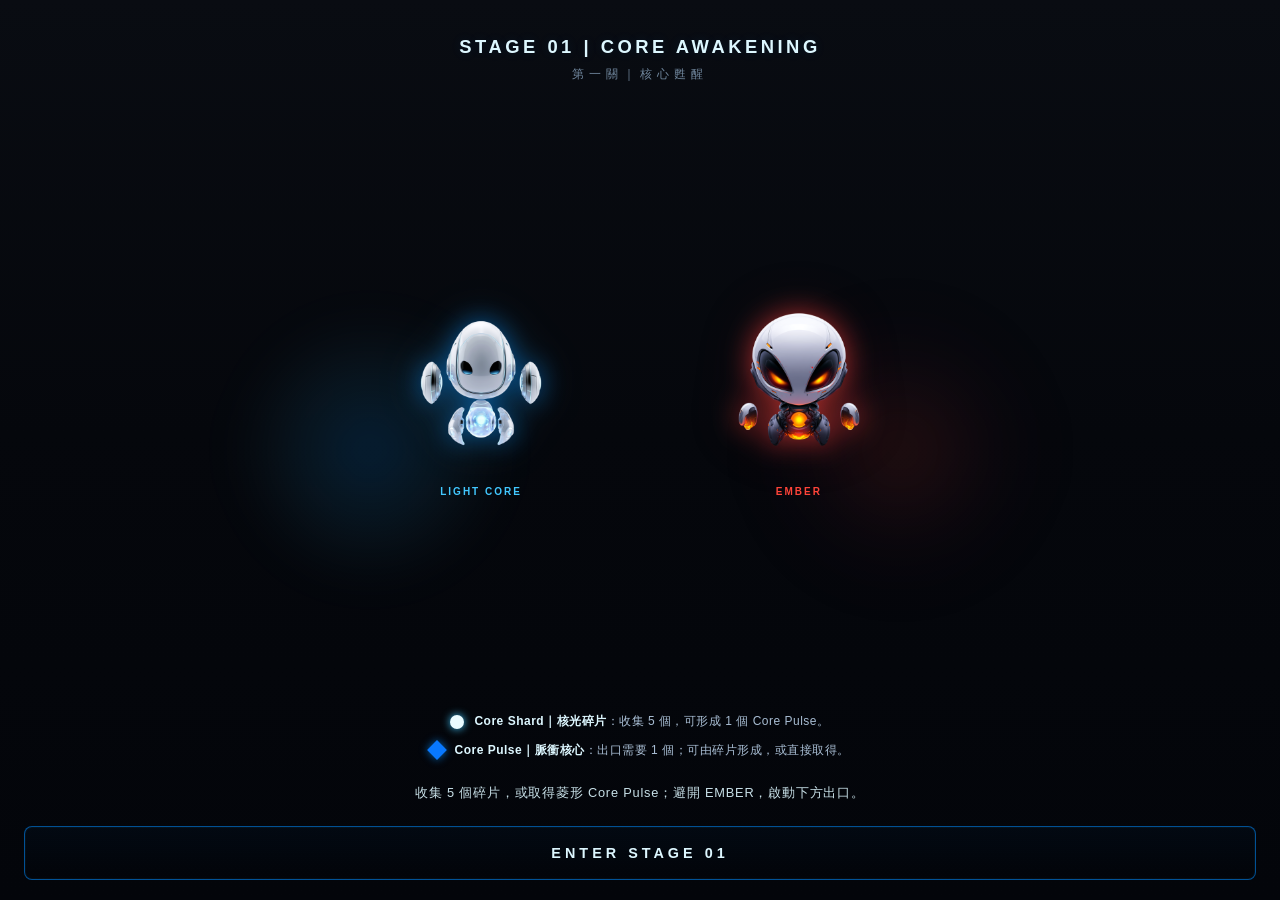
==== index.html @ b4a48321 "deploy Stage 03 route entrance and HUD refinements" ====
﻿<!DOCTYPE html>
<html lang="zh-TW">
<head>
  <meta charset="UTF-8">
  <meta name="viewport" content="width=device-width, initial-scale=1.0, maximum-scale=1.0, user-scalable=no, viewport-fit=cover">
  <title>COREO Dark Variant - v0.10.7</title>
  <meta name="theme-color" content="#0A0A0C">
  <meta name="mobile-web-app-capable" content="yes">
  <meta name="apple-mobile-web-app-capable" content="yes">
  <meta name="apple-mobile-web-app-title" content="COREO Dark">
  <meta name="apple-mobile-web-app-status-bar-style" content="black-translucent">
  <link rel="manifest" href="manifest.json">
  <link rel="apple-touch-icon" href="icons/icon-180.png">
  <link rel="icon" type="image/png" sizes="192x192" href="icons/icon-192.png">
  <link rel="stylesheet" href="css/tokens.css">
</head>
<body>

  <!-- 極簡 HUD：Core Shard / Core Pulse 分開顯示 -->
  <div id="hud">
    <div class="hud-group">
      <div class="hud-label">CORE SHARD</div>
      <div class="hud-value" id="ui-shard-val">0/5</div>
    </div>
    <div class="hud-group">
      <div class="hud-label">CORE PULSE</div>
      <div class="hud-value" id="ui-pulse-val">0/1</div>
    </div>
  </div>

  <!-- 版本標記，方便對照測試先後順序，不列入正式 HUD 視覺 -->
  <div id="version-tag">COREO DARK v0.10.7</div>

  <!-- v0.6：最簡化選關畫面，只在已解鎖 Stage 02 且非救回狀態時顯示 -->
  <div id="stage-select-overlay">
    <h2 style="color: var(--coreo-text-primary); letter-spacing: 2px; margin-bottom: 30px;">SELECT MISSION</h2>
    <div id="btn-stage-1" class="stage-card">STAGE 01<br><small>CORE AWAKENING</small></div>
    <div id="btn-stage-2" class="stage-card locked">STAGE 02<br><small>EMBER VAULT</small></div>
    <div id="btn-stage-3" class="stage-card locked">STAGE 03<br><small>SIPHON CIRCUIT</small></div>
  </div>

  <!-- Stage Briefing (Cinematic Poster v1.1) -->
  <div id="stage-briefing" class="show">
    <!-- 深度空間背景與光效 -->
    <div class="briefing-bg">
      <div class="bg-glow-player"></div>
      <div class="bg-glow-ember"></div>
    </div>

    <div class="briefing-content">
      <!-- 頂部：極簡關卡代號 -->
      <div class="briefing-header">
        <h2 id="briefing-title">STAGE 01 | CORE AWAKENING</h2>
        <p id="briefing-subtitle">第一關｜核心甦醒</p>
      </div>

      <!-- 中央：平行並排對峙 -->
      <div class="briefing-cinematic">
        <div class="cinematic-player">
          <img src="assets/player.png" alt="COREO" />
          <div class="cinematic-name player-name">LIGHT CORE</div>
        </div>
        <div class="cinematic-ember">
          <img id="briefing-enemy-img" src="assets/enemy_ember.png" alt="EMBER" />
          <div id="briefing-enemy-name" class="cinematic-name ember-name">EMBER</div>
        </div>
      </div>

      <!-- 底部：無框極簡資源與任務 & 透明發光按鈕 -->
      <div class="briefing-footer">
        <div class="briefing-info-container">
          <div class="info-row">
            <span class="info-icon shard-icon"></span>
            <p><strong>Core Shard｜核光碎片</strong>：<span id="briefing-shard-rule">收集 5 個，可形成 1 個 Core Pulse。</span></p>
          </div>
          <div class="info-row">
            <span class="info-icon pulse-icon"></span>
            <p><strong>Core Pulse｜脈衝核心</strong>：<span id="briefing-pulse-rule">出口需要 1 個 Core Pulse。</span></p>
          </div>
          <div class="info-mission">
            <p id="briefing-mission">收集核光碎片，形成 Core Pulse，避開 EMBER，抵達出口。</p>
          </div>
        </div>

        <button id="briefing-enter-btn">ENTER STAGE 01</button>
      </div>
    </div>
  </div>

  <!-- 3D 遊戲世界 -->
  <div id="game-container">
    <div id="fog-overlay"></div>
    <div id="camera-rig">
      <div id="world"></div>
    </div>
  </div>

  <!-- v0.10.5.1：沿用 v0.10.5 操控基準，只修主角與相機渲染穩定性 -->
  <div id="joystick-zone" aria-label="連續滑動移動區"></div>

  <!-- 過關收束動畫 (無 alert) -->
  <div id="level-complete-overlay">
    <div class="lc-title">STAGE SECURED</div>
    <div class="lc-line"></div>
    <div class="hud-label" style="margin-top:20px;">TAP TO RESTART</div>
  </div>

  <!-- CORE SIGNAL LOST：被反派碰到時的失敗疊層（不是死亡/HP，無 alert） -->
  <div id="signal-lost-overlay">
    <div class="lc-title" style="color: var(--coreo-danger);">CORE SIGNAL LOST</div>
    <div class="lc-line" style="background: var(--coreo-danger); box-shadow: 0 0 12px var(--coreo-danger);"></div>
    <div class="hud-label" style="margin-top:20px;">RECONNECTING...</div>
  </div>

  <script src="js/maze.js"></script>
  <script src="js/control.js"></script>
  <script src="js/rail-assist.js"></script>
  <script src="js/camera.js"></script>
  <script src="js/render3d.js"></script>
  <script src="js/fx.js"></script>
  <script src="js/enemy.js"></script>
  <script src="js/main.js"></script>

  <script>
    if ('serviceWorker' in navigator) {
      window.addEventListener('load', () => {
        navigator.serviceWorker.register('./service-worker.js').catch((error) => {
          console.warn('COREO service worker registration failed:', error);
        });
      });
    }
  </script>
</body>
</html>
---- css/tokens.css ----
﻿/* css/tokens.css */
:root {
  --coreo-bg-base: #050508;
  --coreo-bg-secondary: #151517;
  --coreo-surface-raised: #3C3C40;
  /* v0.9.0：兩關色彩完全分離，避免單關調色污染另一關 */
  --coreo-s1-path: #202936;
  --coreo-s1-path-metal: #304055;
  --coreo-s1-wall-top: #040506;
  --coreo-s1-wall-side: #182230;
  --coreo-s1-wall-shadow: rgba(1, 5, 10, 0.3);
  --coreo-s1-shell: #DCE8F5;
  --coreo-s1-shell-hot: #F6FBFF;
  --coreo-s1-guide: #008CFF;
  --coreo-s1-guide-secondary: #42C8FF;
  --coreo-s1-highlight: #DDF7FF;
  --coreo-s1-core-basic: #EAFBFF;
  --coreo-s1-core-boost: #0878FF;
  --coreo-s2-path: #1D2634;
  --coreo-s2-path-metal: #2A3A52;
  --coreo-s2-wall-top: #03050A;
  --coreo-s2-wall-side: #172338;
  --coreo-s2-wall-shadow: rgba(1, 5, 12, 0.32);
  --coreo-s2-shell: #C9D8EA;
  --coreo-s2-shell-hot: #EFF7FF;
  --coreo-s2-guide: #2F63FF;
  --coreo-s2-guide-secondary: #73B7FF;
  --coreo-s2-tip: #9EDCFF;
  --coreo-s2-highlight: #E5F3FF;
  --coreo-s2-core-basic: #EDF9FF;
  --coreo-s2-core-boost: #00D6C7;
  --coreo-s2-core-boost-soft: #72F2E5;

  --coreo-path: var(--coreo-s1-path);
  --coreo-path-edge: var(--coreo-s1-path-metal);
  --coreo-path-glass: rgba(212, 240, 255, 0.11);
  --coreo-path-glass-hot: rgba(0, 230, 255, 0.42);
  --coreo-wall-side: var(--coreo-s1-wall-side);
  --coreo-wall-face: var(--coreo-s1-wall-top);
  --coreo-edge-highlight: rgba(255, 255, 255, 0.22);
  --coreo-matrix-glow: rgba(0, 229, 255, 0.05);
  /* v0.6.9：矩陣線條回歸——Sean 指定找回 v0.5.19 的「迷宮接縫矩陣點亮」效果，但顏色改白金非舊金黃，
     跟 Supernova Burst 疊加觸發，不取代它。見 .cell.path::after／.cell.wall::before 與 #world.matrix-pulse */
  --coreo-matrix-glow-platinum: rgba(244, 248, 255, 0.9);
  --coreo-matrix-glow-platinum-soft: rgba(100, 210, 255, 0.32);
  --coreo-text-primary: #F4F5F8;
  --coreo-text-secondary: #8DA9C4;
  --coreo-glow-core: #00E6FF;
  --coreo-glow-hot: #64D2FF;
  --coreo-credit: #00E6FF;
  /* v0.5.24：GPT/GEM 裁決，Core Shard 改用淡冰藍，跟主角冰藍色系更貼近 */
  --coreo-core-basic: var(--coreo-s1-core-basic);
  --coreo-core-basic-glow: #64D2FF;
  --coreo-core-boost: var(--coreo-s1-core-boost);
  --coreo-core-boost-deep: #F4F8FF;
  --coreo-stage-secured: #00E6FF;
  /* v0.5.24：主角走過路徑的短暫餘光（動能軌跡 Trail），低調、快速消退，不是可收集物 */
  --coreo-trail: #D4F0FF;
  --coreo-path-rim: rgba(0, 229, 255, 0.18);
  --coreo-path-inner-glow: rgba(245, 245, 247, 0.06);
  --coreo-wall-edge-highlight: rgba(255, 255, 255, 0.08);
  --coreo-actor-villain-guard: #C1121F;
  --coreo-actor-villain-guard-glow: rgba(193, 18, 31, 0.45);
  --coreo-core-burst: #FF007F;
  --coreo-core-guide: #FFFFFF;
  --coreo-core-key: #9D00FF;
  --coreo-credit-hot: #FF007F;
  /* v0.5.24：GPT/GEM 裁決，EMBER/危險色從霓虹紅粉改為熔岩橘紅，暖化壓迫感、降低暗黑重的偏冷電光感 */
  --coreo-danger: #FF453A;
  --coreo-enemy-red: #FF453A;
  --coreo-enemy-red-orange: #FF453A;
  --coreo-danger-glow: #FFD1D8;
  --coreo-threat-dark: #7A1024;
  --coreo-special-violet: #9D00FF;
  --coreo-success: #30D158;
  --coreo-gesture-safe-inset: 48px;

  /* v0.6：Stage 02 專屬牆體色（獨立於 Stage01 的 --coreo-wall-face，兩關可各自調整） */
  --coreo-wall-face-s2: var(--coreo-s2-wall-top);
  /* v0.6：Edge Lighting 牆體邊緣動態光效脈衝色 */
  --coreo-edge-basic: rgba(212, 240, 255, 0.8);
  /* v0.6.7：不再用金色，Core Pulse 拾取瞬間改走 Supernova Burst 的白/青系（見 .supernova-burst-fx） */
  --coreo-edge-pulse: rgba(0, 240, 255, 0.75);
}

* {
  box-sizing: border-box;
  margin: 0;
  padding: 0;
  user-select: none;
  -webkit-user-select: none;
  -webkit-touch-callout: none;
}

html,
body {
  position: fixed;
  inset: 0;
  width: 100%;
  height: 100%;
  min-height: 100%;
  /* v0.5.19：牆體改冷藍灰後，原本的警戒環境光相對變搶戲，降低強度壓回去 */
  /* v0.5.24：環境光色相隨 EMBER 改為熔岩橘紅，強度維持低調，不整體調亮 */
  background:
    radial-gradient(circle at 50% 12%, rgba(0, 229, 255, 0.17), transparent 34%),
    radial-gradient(circle at 82% 36%, rgba(255, 69, 58, 0.06), transparent 22%),
    linear-gradient(180deg, #151517 0%, var(--coreo-bg-base) 48%, #070708 100%);
  color: var(--coreo-text-primary);
  font-family: -apple-system, BlinkMacSystemFont, "Segoe UI", sans-serif;
  font-variant-numeric: tabular-nums;
  overflow: hidden;
  overscroll-behavior: none;
  overscroll-behavior-x: none;
  touch-action: none;
  -webkit-user-select: none;
  user-select: none;
}

body {
  -webkit-overflow-scrolling: auto;
}

/* v0.9.3 Stage02：移除上方大面積青／紅環境暈染，保留乾淨的深黑藍空間與 HUD 對比。 */
body.stage-02-active {
  background: linear-gradient(180deg, #090D14 0%, #050810 44%, #04060A 100%);
}

body.stage-02-active #fog-overlay {
  height: 14%;
  background: linear-gradient(to bottom, rgba(6, 9, 15, 0.86) 0%, rgba(6, 9, 15, 0.22) 68%, transparent 100%);
}

/* =========================================
   HUD (極簡化，專注 Light Core 收集)
========================================= */
#hud {
  position: fixed;
  top: max(env(safe-area-inset-top), 16px);
  left: max(env(safe-area-inset-left), 20px);
  right: max(env(safe-area-inset-right), 20px);
  display: flex;
  justify-content: space-between;
  z-index: 1000;
  pointer-events: none;
}

.hud-group {
  display: flex;
  flex-direction: column;
}

.hud-label {
  font-size: 10px;
  color: var(--coreo-text-secondary);
  letter-spacing: 1px;
  margin-bottom: 2px;
}

.hud-value {
  font-size: 20px;
  font-weight: 650;
  color: var(--coreo-text-primary);
  transition: transform 0.2s cubic-bezier(0.175, 0.885, 0.32, 1.275);
}

.hud-value.glow {
  color: var(--coreo-s1-guide);
  text-shadow: 0 0 16px rgba(0, 230, 255, 0.72);
  transform: scale(1.2);
}

/* v0.8.3：Sean/GPT 最高優先覆蓋裁決——HUD 是 #world 的手足節點不是子節點，沒辦法用
   .stage-02 後代選擇器涵蓋，改由 js/main.js 的 flashHud() 依 currentStage 切換 class 名稱。
   Stage01 沿用上面的 .glow（黃綠閃光），Stage02 改用這個冷白/冰青版本 */
.hud-value.glow-s2 {
  color: #F4F8FF;
  text-shadow: 0 0 16px rgba(0, 240, 255, 0.76);
  transform: scale(1.2);
}

#version-tag {
  position: fixed;
  bottom: max(env(safe-area-inset-bottom), 8px);
  left: max(env(safe-area-inset-left), 8px);
  font-size: 9px;
  letter-spacing: 0.05em;
  color: var(--coreo-text-secondary);
  opacity: 0.5;
  z-index: 1000;
  pointer-events: none;
}

/* =========================================
   3D 視圖與深度渲染
========================================= */
#game-container {
  position: fixed;
  inset: 0;
  perspective: 1280px;
  perspective-origin: 50% 54%;
  display: flex;
  align-items: center;
  justify-content: center;
  overflow: hidden;
  touch-action: none;
  -webkit-user-select: none;
  user-select: none;
}

/* v0.6.4：過關放大脫離動畫如果往下飄（Stage02 出口在下），可用的畫面空間比往上飄少
   （鏡頭錨點固定在畫面 56% 高度，下方只剩約 44% 空間），原本的 overflow:hidden 會把往下
   飄的放大特效直接裁掉，看起來像效果消失。遊戲在觸發過關的當下就已經停止主迴圈，
   之後只會走向重新整理，這裡放寬 overflow 不會影響任何操控判定 */
#game-container.victory-clear,
#camera-rig.victory-clear,
#world.victory-clear {
  overflow: visible;
}

/* v0.6.7：#world 另外有 contain: layout paint style（camera.js 效能優化用），
   其中 contain:paint 會獨立把超出 #world 自己邊界的子元素裁掉，跟 overflow 屬性無關。
   過關當下主迴圈已停止，之後只會走向重新整理，解除 contain 不影響任何效能判斷。
   （CX 後續改用 fixed 定位的 victory-player-clone 播放過關放大，已不受這層裁切影響，
   但這裡還是保留修正，避免其他還留在 #world 內的過關視覺元素被裁到） */
#world.victory-clear {
  contain: none;
}

#fog-overlay {
  position: absolute;
  top: 0;
  left: 0;
  width: 100%;
  height: 18%;
  background: linear-gradient(to bottom, rgba(21, 21, 23, 0.94) 0%, rgba(21, 21, 23, 0.34) 62%, transparent 100%);
  z-index: 500;
  pointer-events: none;
}

#camera-rig {
  transform-style: preserve-3d;
  width: 100%;
  height: 100%;
  position: absolute;
  overflow: hidden;
  touch-action: none;
  -webkit-user-select: none;
  user-select: none;
}

#world {
  transform-style: preserve-3d;
  position: absolute;
  left: 50%;
  top: 50%;
  transform: rotateX(40deg) translateZ(-165px);
  transition: none;
  will-change: transform;
  backface-visibility: hidden;
  contain: layout paint style;
  /* v0.5.21：深空玻璃底盤——整塊迷宮懸浮在透明玻璃板上，只用透明底色＋邊框做出反光邊緣，
     刻意不用 backdrop-filter（會隨鏡頭捲動持續做模糊取樣，Android 效能風險高） */
  background-color: rgba(255, 255, 255, 0.02);
  border: 1px solid rgba(255, 255, 255, 0.05);
  border-radius: 16px;
  box-shadow: 0 20px 40px rgba(0, 0, 0, 0.5);
}

/* =========================================
   Premium Dark Cockpit v0.5.1：深空底盤與高對比迷宮
========================================= */
.cell {
  position: absolute;
  transform-style: preserve-3d;
}

.cell.path {
  overflow: hidden;
  border-radius: 2px;
  background: var(--coreo-path);
  box-shadow:
    inset 0 0 0 1px rgba(245, 245, 247, 0.04),
    inset 0 0 0 1px var(--coreo-matrix-glow);
  transition: box-shadow 0.1s ease-out;
}

/* v0.9.1 Stage01：低反光的冷黑金屬路面，只承接牆緣的藍光，不把整條路徑染亮。 */
.stage-01 .cell.path {
  background:
    linear-gradient(145deg, rgba(48, 64, 85, 0.34), transparent 42%),
    var(--coreo-s1-path);
  box-shadow:
    inset 0 0 0 1px rgba(221, 247, 255, 0.055),
    inset 0 0 8px rgba(0, 140, 255, 0.045);
}

.stage-02 .cell.path {
  background:
    linear-gradient(145deg, rgba(42, 58, 82, 0.4), transparent 44%),
    var(--coreo-s2-path);
  box-shadow:
    inset 0 0 0 1px rgba(229, 243, 255, 0.06),
    inset 0 0 8px rgba(47, 99, 255, 0.055);
}

.cell.path::before,
.cell.path::after {
  content: '';
  position: absolute;
  inset: 0;
  pointer-events: none;
}

.cell.path::before {
  display: none;
}

/* v0.6.9：矩陣線條回歸——這個偽元素原本是閒置佔位（background:none），
   借用它畫路徑接縫的白金脈衝線，靜態 box-shadow 值不隨觸發改變，只切 opacity（合成層屬性，
   不會像 v0.5.27 之前的全格 box-shadow 重算那樣拖垮 iPhone/Android） */
.cell.path::after {
  border-radius: 2px;
  box-shadow:
    inset 0 0 0 1px var(--coreo-matrix-glow-platinum),
    inset 0 0 10px var(--coreo-matrix-glow-platinum-soft);
  opacity: 0;
  transition: opacity 1.1s ease-in;
}

/* v0.5.24：動能軌跡 Trail——主角走過的格子留下極低調的淡冰藍餘光，快速消退，
   不是獨立格子系統（路徑格已貪婪合併成大區塊），改用跟隨玩家座標生成的小型殘光點，
   刻意做得小、暗、快消退，避免被誤認為可收集物或干擾 Core Shard 視覺 */
.motion-trail {
  position: absolute;
  width: 9px;
  height: 9px;
  border-radius: 50%;
  background: var(--coreo-trail);
  box-shadow: 0 0 7px rgba(212, 240, 255, 0.4);
  opacity: 0.3;
  pointer-events: none;
  transform: translate(-50%, -50%) translateZ(3px);
  animation: trail-fade 0.55s ease-out forwards;
}
@keyframes trail-fade {
  0% { opacity: 0.3; transform: translate(-50%, -50%) translateZ(3px) scale(1); }
  100% { opacity: 0; transform: translate(-50%, -50%) translateZ(3px) scale(0.35); }
}

.cell.wall {
  /* v0.5.18：GEM 冷鋼藍灰方向，牆體加入微弱藍紫色相，打破純中性灰的死板感 */
  /* v0.5.24：GPT 裁決第一優先——牆體邊緣高光加強，讓牆體從深空背景與路徑中更清楚浮出來 */
  background: linear-gradient(145deg, #18202C 0%, var(--coreo-s1-wall-top) 62%, #101722 100%);
  border-radius: 14px;
  transform: translateZ(18px);
  transition: box-shadow 1.5s ease-in;
  box-shadow:
    0 0 0 1px var(--coreo-matrix-glow),
    0 0 16px rgba(0, 229, 255, 0.075),
    0 18px 34px rgba(4, 4, 6, 0.62),
    inset 0 1px 0 rgba(245, 245, 247, 0.28),
    inset 0 0 10px rgba(212, 240, 255, 0.10),
    inset 0 0 0 1px var(--coreo-edge-highlight);
}

/* v0.9.1 Stage01：維持迷宮幾何，不仿造參考圖的膠囊外形；僅轉譯其材質層級。
   外圈是冷白硬質護邊，內側依序為黑色接縫、電光藍能量槽、冰青細高光與黑色主體。 */
.stage-01 .cell.wall {
  border: 2px solid transparent;
  border-radius: 8px;
  background:
    linear-gradient(145deg, #111924 0%, var(--coreo-s1-wall-top) 42%, #070B11 76%, #131D29 100%) padding-box,
    linear-gradient(145deg,
      var(--coreo-s1-shell-hot) 0%,
      #B9C8D9 26%,
      #62758B 58%,
      var(--coreo-s1-shell) 82%,
      #899CAF 100%) border-box;
  box-shadow:
    0 9px 20px rgba(0, 4, 10, 0.3),
    0 2px 7px rgba(0, 140, 255, 0.12),
    inset 0 0 0 1px #010308,
    inset 0 0 0 3px rgba(0, 140, 255, 0.95),
    inset 0 0 0 4px rgba(66, 200, 255, 0.72),
    inset 0 0 0 5px rgba(221, 247, 255, 0.52),
    inset 0 0 12px rgba(0, 140, 255, 0.13);
}

.stage-01 .cell.wall::before {
  inset: 5px;
  border-radius: 3px;
}

/* v0.6.9：這個偽元素原本也是閒置佔位（opacity 永遠 0，之前沒有任何觸發點），
   借用它畫牆體接縫的白金脈衝，同樣只切 opacity，background 漸層值是靜態的 */
.cell.wall::before {
  content: '';
  position: absolute;
  inset: 1px;
  border-radius: 13px;
  pointer-events: none;
  opacity: 0;
  transition: opacity 1.2s ease-in;
  background:
    linear-gradient(90deg, transparent 0%, var(--coreo-matrix-glow-platinum-soft) 50%, transparent 100%),
    linear-gradient(180deg, var(--coreo-matrix-glow-platinum), transparent 44%);
}

/* v0.6.9：Core Pulse 觸發瞬間，只切換 #world 這一個 class，實際發光靠上面兩個偽元素的
   opacity transition 完成——快速亮起（0.12s）覆蓋掉 base rule 的慢速冷卻 transition，
   跟 v0.5.19 「#world.energized 快進慢出」是同一個技巧，但改切 opacity 不改切 box-shadow，
   不會重踩 v0.5.27 修過的全地圖重繪效能坑。與 Supernova Burst 疊加觸發，不取代它。 */
#world.matrix-pulse .cell.path::after,
#world.matrix-pulse .cell.wall::before {
  opacity: 1;
  transition: opacity 0.12s ease-out;
}

/* v0.9.2 Stage02：沿用 Stage01 的精密分層材質，但以深鈷冰藍建立更冷、更緊張的關卡身分。
   幾何與 0.92 視覺留縫維持原設計；不使用紫色，也不靠加深黑度區分關卡。 */
.stage-02 .cell.wall {
  border: 2px solid transparent;
  border-radius: 8px;
  background:
    linear-gradient(145deg, #101A2A 0%, var(--coreo-s2-wall-top) 43%, #070C18 76%, #14223A 100%) padding-box,
    linear-gradient(145deg,
      var(--coreo-s2-shell-hot) 0%,
      #AABCD2 27%,
      #536B88 58%,
      var(--coreo-s2-shell) 82%,
      #748BA5 100%) border-box;
  transform: translateZ(18px) scale(0.92);
  transform-origin: center;
  box-shadow:
    0 9px 20px rgba(0, 4, 12, 0.32),
    0 2px 7px rgba(47, 99, 255, 0.14),
    inset 0 0 0 1px #01030A,
    inset 0 0 0 3px rgba(47, 99, 255, 0.96),
    inset 0 0 0 4px rgba(115, 183, 255, 0.72),
    inset 0 0 0 5px rgba(229, 243, 255, 0.48),
    inset 0 0 12px rgba(47, 99, 255, 0.14);
}

.stage-02 .cell.wall::before {
  inset: 5px;
  border-radius: 3px;
}

/* v0.10.6.1：兩關都解除 paint containment。Stage01 上方入口移到地圖第一列後，
   Android 會嚴格裁掉超出 #world 邊界的牆緣高光；保留 layout/style containment 與
   camera-rig 的視窗裁切，只放行牆體自身的邊線與微光，不改地圖尺寸或鏡頭位置。 */
#world.stage-01,
#world.stage-02 {
  contain: layout style;
  overflow: visible;
}

/* Stage 03 Android：獨立解除世界上緣 paint 裁切，不改 Stage 01/02 規則。 */
#world.stage-03 {
  contain: layout style;
  overflow: visible;
}

/* 核心凹槽區（代號7）牆體：白金邊緣微光，只做內側反射不整面發光。
   v0.6：座標判定修正後這組樣式終於會真的套用到牆上，順勢把強度調到肉眼可辨（原本太弱形同沒有） */
/* v0.8.3：Sean/GPT 最高優先覆蓋裁決——Stage02 禁止黃色，凹槽內側反射不再是例外，
   this class 只會套用在 Stage02 的牆（getWallZoneClass 對 Stage01 一律回傳 null），
   不需要額外的 .stage-02 前綴，直接改色即可，不影響 Stage01 */
.stage-02 .cell.wall.zone-vault {
  outline: 1px solid rgba(158, 220, 255, 0.34);
  outline-offset: -6px;
  filter: drop-shadow(0 0 5px rgba(47, 99, 255, 0.18));
}

/* EMBER 守護區牆體：熔岩暗湧底光，緩慢呼吸，克制不做滿地橘紅 */
.cell.wall.zone-guard {
  animation: guard-breathing 4s infinite alternate ease-in-out;
}
@keyframes guard-breathing {
  0% { box-shadow: inset 0 -6px 14px rgba(255, 69, 58, 0.05); }
  100% { box-shadow: inset 0 -6px 22px rgba(255, 69, 58, 0.32); }
}

/* 誘敵通道牆體：冷藍引導線，維持克制但要看得出來是一條線索 */
.stage-02 .cell.wall.zone-lure {
  outline: 1px solid rgba(115, 183, 255, 0.28);
  outline-offset: -6px;
}

/* v0.6.7：GPT 正式裁決——Core Pulse 大光源改為 Supernova Burst（超新星冷爆發）。
   不再用黃色地板/全地圖 overlay，改成以拾取點為中心的局部爆發：
   鈦白 #FFFFFF 主爆發（0.1s 瞬間點亮）→ 快速收斂（0.4s）→ 極短極光青/深鈷藍餘暉（0.1-0.2s）後完全消退。
   單一元素、生成後動畫播完自動移除，效能成本固定，不觸碰任何既有 .cell 元素。
   黃金感保留給出口 Core Ring 與 Core Pulse 道具本身（.light-core-item.upgraded），
   大光源「拾取瞬間」不再用黃色。 */
.supernova-burst-fx {
  position: absolute;
  width: 64px;
  height: 64px;
  border-radius: 50%;
  pointer-events: none;
  z-index: 85;
  transform: translate(-50%, -50%) translateZ(9px) scale(0.35);
  opacity: 0;
  background: radial-gradient(circle,
    rgba(244, 248, 255, 0.7) 0%,
    rgba(124, 92, 255, 0.32) 34%,
    rgba(0, 240, 255, 0.14) 58%,
    transparent 78%);
  animation: supernova-burst-anim 0.65s cubic-bezier(0.22, 1, 0.36, 1) forwards;
}

.stage-01 .supernova-burst-fx {
  background: radial-gradient(circle,
    rgba(255, 255, 255, 0.82) 0%,
    rgba(221, 247, 255, 0.58) 20%,
    rgba(0, 140, 255, 0.28) 42%,
    rgba(0, 207, 255, 0.1) 60%,
    transparent 76%);
}

.stage-02 .supernova-burst-fx {
  background: radial-gradient(circle,
    rgba(255, 255, 255, 0.84) 0%,
    rgba(114, 242, 229, 0.62) 20%,
    rgba(0, 214, 199, 0.3) 42%,
    rgba(47, 99, 255, 0.1) 61%,
    transparent 76%);
}
@keyframes supernova-burst-anim {
  0% { opacity: 0; transform: translate(-50%, -50%) translateZ(9px) scale(0.35); }
  15% { opacity: 1; transform: translate(-50%, -50%) translateZ(9px) scale(1); }
  60% { opacity: 0.45; transform: translate(-50%, -50%) translateZ(9px) scale(1.1); }
  100% { opacity: 0; transform: translate(-50%, -50%) translateZ(9px) scale(1.22); }
}

.cell.wall::after {
  content: '';
  position: absolute;
  bottom: -18px;
  left: 0;
  width: 100%;
  height: 18px;
  background:
    linear-gradient(180deg, rgba(141, 169, 196, 0.18), transparent 24%),
    linear-gradient(180deg, var(--coreo-s1-wall-side), var(--coreo-s1-wall-shadow));
  box-shadow: inset 0 1px 0 rgba(212, 240, 255, 0.18);
  transform-origin: top;
  transform: rotateX(-90deg);
  border-radius: 0 0 14px 14px;
}

/* Stage01 的高度由清楚的冷黑藍側壁表現；柔影只負責接地，不再用純黑尖楔冒充厚度。 */
.stage-01 .cell.wall::after {
  bottom: -18px;
  left: 2px;
  width: calc(100% - 4px);
  height: 18px;
  background:
    linear-gradient(180deg, rgba(221, 247, 255, 0.2) 0 1px, transparent 2px),
    linear-gradient(180deg, #202D3D 0%, var(--coreo-s1-wall-side) 48%, #101722 100%);
  box-shadow:
    inset 0 1px 0 rgba(66, 200, 255, 0.22),
    0 7px 13px var(--coreo-s1-wall-shadow),
    0 2px 8px rgba(0, 140, 255, 0.08);
  border-radius: 0 0 5px 5px;
}

.stage-02 .cell.wall::after {
  bottom: -18px;
  left: 2px;
  width: calc(100% - 4px);
  height: 18px;
  background:
    linear-gradient(180deg, rgba(229, 243, 255, 0.18) 0 1px, transparent 2px),
    linear-gradient(180deg, #223653 0%, var(--coreo-s2-wall-side) 48%, #0D1727 100%);
  box-shadow:
    inset 0 1px 0 rgba(115, 183, 255, 0.22),
    0 7px 13px var(--coreo-s2-wall-shadow),
    0 2px 8px rgba(47, 99, 255, 0.09);
  border-radius: 0 0 5px 5px;
}

.cell.entity {
  pointer-events: none;
  transform: translateZ(1px);
}

.cell.start {
  background: radial-gradient(circle at 50% 50%, rgba(245, 245, 247, 0.13) 0 24%, transparent 25%);
}

.cell.start::before,
.cell.start::after {
  content: '';
  position: absolute;
  top: 50%;
  left: 50%;
  pointer-events: none;
}

/* Stage02 正式入口門檻：中央缺口提供真實入口，起點只做精密定位，不靠霧光撐場。 */
.stage-02 .cell.start {
  border: 1px solid rgba(115, 183, 255, 0.46);
  border-top-color: rgba(229, 243, 255, 0.72);
  border-radius: 6px;
  background:
    linear-gradient(180deg, rgba(229, 243, 255, 0.08), transparent 28%),
    linear-gradient(145deg, #17253A 0%, #0A101D 62%, #101D31 100%);
  box-shadow:
    inset 0 0 0 2px rgba(1, 3, 10, 0.88),
    inset 0 0 0 3px rgba(47, 99, 255, 0.32),
    0 2px 8px rgba(47, 99, 255, 0.12);
}

.stage-02 .cell.start::before {
  width: 28px;
  height: 28px;
  border-color: var(--coreo-s2-guide-secondary);
  border-top-color: var(--coreo-s2-highlight);
  box-shadow: 0 0 5px rgba(229, 243, 255, 0.34), inset 0 0 8px rgba(47, 99, 255, 0.24);
}

.stage-02 .cell.start::after {
  width: 9px;
  height: 9px;
  background: var(--coreo-s2-highlight);
  box-shadow: 0 0 7px rgba(115, 183, 255, 0.62);
}

.cell.start::before {
  width: 30px;
  height: 30px;
  border: 2px solid rgba(134, 134, 139, 0.54);
  border-radius: 50%;
  transform: translate(-50%, -50%) scale(0.82);
  box-shadow: inset 0 0 10px rgba(245, 245, 247, 0.10);
}

.cell.start::after {
  width: 11px;
  height: 11px;
  border-radius: 50%;
  background: rgba(245, 245, 247, 0.62);
  transform: translate(-50%, -50%);
  box-shadow: 0 0 10px rgba(245, 245, 247, 0.24);
}

/* Stage 03：紫水晶能源閘門。入口覆層只負責視覺，碰撞仍由原迷宮格控制。 */
.stage03-entrance-gate {
  position: absolute;
  pointer-events: none;
  z-index: 8;
  transform: translateZ(25px);
  box-sizing: border-box;
  border: 2px solid var(--coreo-s3-shell);
  border-bottom: 0;
  border-radius: 12px 12px 0 0;
  background:
    linear-gradient(180deg, rgba(4, 2, 10, .98) 0%, rgba(12, 7, 24, .92) 48%, rgba(24, 15, 44, .28) 84%, transparent 100%);
  box-shadow:
    0 0 0 1px rgba(242, 235, 255, .58),
    0 0 16px rgba(141, 99, 210, .72),
    inset 0 0 20px rgba(141, 99, 210, .22);
}
.stage03-entrance-gate::before,
.stage03-entrance-gate::after {
  content: '';
  position: absolute;
  pointer-events: none;
}
.stage03-entrance-gate::before {
  left: 7px;
  right: 7px;
  top: 8px;
  bottom: 0;
  border: 2px solid var(--coreo-s3-shell-hot);
  border-bottom: 0;
  border-radius: 8px 8px 0 0;
  box-shadow: 0 0 10px rgba(183, 155, 234, .72);
}
.stage03-entrance-gate::after {
  left: 5px;
  right: 5px;
  bottom: -2px;
  height: 4px;
  border-radius: 4px;
  background: linear-gradient(90deg, transparent, var(--coreo-s3-shell-hot) 18% 82%, transparent);
  box-shadow: 0 0 12px rgba(141, 99, 210, .88);
}
.stage-03 .cell.start {
  border-radius: 7px;
  background: linear-gradient(180deg, rgba(141, 99, 210, .16), rgba(38, 34, 49, .72));
  box-shadow: inset 0 0 0 1px rgba(242, 235, 255, .28), inset 0 0 16px rgba(141, 99, 210, .2);
}
.stage-03 .cell.start::before {
  border-color: var(--coreo-s3-shell);
  border-top-color: var(--coreo-s3-shell-hot);
  box-shadow: 0 0 9px rgba(183, 155, 234, .66), inset 0 0 8px rgba(141, 99, 210, .34);
}
.stage-03 .cell.start::after {
  background: var(--coreo-s3-shell-hot);
  box-shadow: 0 0 9px rgba(183, 155, 234, .82);
}

/* v0.5.15：出口改為「白金光環 Core Ring」+ 底部光柱，取代原本綠色虛線框 */
/* v0.5.24：GPT 裁決第四優先，白金光環改用 Core Pulse 白金色系，加一層淡冰藍內光跟 Core Pulse 建立視覺關聯 */
.cell.exit {
  box-shadow:
    inset 0 0 30px rgba(0, 230, 255, 0.24),
    inset 0 0 46px rgba(100, 210, 255, 0.12);
}

/* v0.6：Stage02 出口漸進視覺——拿到部分但未達門檻的 Pulse 時，疊加暗化＋收斂邊框，
   跟拿滿門檻後的完整白金光環做出明顯差異 */
.cell.exit.partial-charged {
  filter: brightness(0.8);
  box-shadow: inset 0 0 15px rgba(124, 92, 255, 0.18);
  border: 1px solid rgba(124, 92, 255, 0.35);
}

.cell.exit::before,
.cell.exit::after {
  content: '';
  position: absolute;
  top: 50%;
  left: 50%;
  pointer-events: none;
}

/* 緩慢旋轉的白金光環 */
.cell.exit::before {
  width: 38px;
  height: 38px;
  border: 2px solid var(--coreo-stage-secured);
  border-top-color: transparent;
  border-radius: 50%;
  transform: translate(-50%, -50%) rotate(0deg);
  box-shadow: 0 0 20px rgba(0, 230, 255, 0.55);
  animation: exit-ring-spin 3.4s linear infinite;
}

/* 底部往上打的光柱：白金起頭、淡冰藍收尾，跟 Core Pulse 建立色彩關聯 */
.cell.exit::after {
  width: 5px;
  height: 120px;
  bottom: 50%;
  top: auto;
  background: linear-gradient(to top, rgba(124, 92, 255, 0.55), rgba(100, 210, 255, 0.28) 65%, transparent);
  transform: translate(-50%, 0);
}

/* v0.8.2：GPT 明確裁決 Stage02 不得是黃光關，出口光環是「永久旋轉、不是瞬間效果」，
   之前每一輪任務包範圍都太窄沒人碰過這裡，才會一直看到白金色。Stage01 出口維持不動，
   Stage02 出口改用線性通電光效同一套冷白/冰青色系，兩關视觉語言各自獨立不互相影響。 */
.stage-02 .cell.exit {
  background: radial-gradient(circle at 50% 50%, rgba(229, 243, 255, 0.11) 0 18%, rgba(47, 99, 255, 0.12) 19% 46%, transparent 66%);
  box-shadow:
    inset 0 0 26px rgba(47, 99, 255, 0.24),
    inset 0 0 42px rgba(115, 183, 255, 0.12);
}
.stage-02 .cell.exit.partial-charged {
  box-shadow: inset 0 0 15px rgba(47, 99, 255, 0.18);
  border: 1px solid rgba(115, 183, 255, 0.34);
}
.stage-02 .cell.exit::before {
  border: 2px solid var(--coreo-s2-highlight);
  border-top-color: transparent;
  box-shadow: 0 0 5px rgba(229, 243, 255, 0.5), 0 0 15px rgba(47, 99, 255, 0.52);
}
.stage-02 .cell.exit::after {
  width: 4px;
  background: linear-gradient(to top, rgba(229, 243, 255, 0.78), rgba(115, 183, 255, 0.4) 42%, rgba(47, 99, 255, 0.14) 74%, transparent);
}

/* Stage 03 出口跟隨紫水晶關卡身分，避免殘留前兩關的冰青色。 */
.stage-03 .cell.exit {
  background: radial-gradient(circle at 50% 50%, rgba(242, 235, 255, .13) 0 18%, rgba(141, 99, 210, .16) 19% 48%, transparent 68%);
  box-shadow: inset 0 0 28px rgba(141, 99, 210, .3), inset 0 0 44px rgba(183, 155, 234, .14);
}
.stage-03 .cell.exit.partial-charged {
  filter: brightness(.86);
  border: 1px solid rgba(183, 155, 234, .46);
  box-shadow: inset 0 0 17px rgba(122, 75, 208, .3);
}
.stage-03 .cell.exit::before {
  border-color: var(--coreo-s3-shell-hot);
  border-top-color: transparent;
  box-shadow: 0 0 7px rgba(242, 235, 255, .62), 0 0 18px rgba(141, 99, 210, .7);
}
.stage-03 .cell.exit::after {
  width: 4px;
  background: linear-gradient(to top, rgba(242, 235, 255, .86), rgba(183, 155, 234, .5) 42%, rgba(141, 99, 210, .2) 74%, transparent);
}

@keyframes exit-ring-spin {
  0% { transform: translate(-50%, -50%) rotate(0deg); }
  100% { transform: translate(-50%, -50%) rotate(360deg); }
}
/* =========================================
   動態物件 (Player & Light Core)
========================================= */
/* 外層定位容器：只負責座標與固定 Z 高度，絕對不套用動畫 */
.actor {
  position: absolute;
  transform-style: preserve-3d;
  /* Z 軸數值固定為 12px 貼地感，JS 絕對不可再覆寫此屬性 */
  transform: translate(-50%, -50%) translateZ(10px);
  transition: top 0.07s linear, left 0.07s linear;
  z-index: 100;
}

/* v0.10.5.1：正式座標已由 requestAnimationFrame 逐幀更新；不要再用 CSS transition
   追趕上一幀的位置，避免 iOS 在中央縱向路線與相機同步移動時產生細抖。 */
#player.actor {
  z-index: 120;
  transition: none;
  backface-visibility: hidden;
  -webkit-backface-visibility: hidden;
}
#enemy.actor { z-index: 100; pointer-events: none; }

#player.actor.victory-actor {
  z-index: 5000;
  transition: none;
}

#player.actor.victory-source-hidden {
  opacity: 0;
}

.victory-player-clone {
  position: fixed;
  width: 62px;
  height: 62px;
  left: 50%;
  top: 50%;
  z-index: 6500;
  pointer-events: none;
  border-radius: 50%;
  background-image: url('../assets/player.png');
  background-size: contain;
  background-position: center;
  background-repeat: no-repeat;
  filter: drop-shadow(0 0 14px rgba(0, 229, 255, 0.8)) drop-shadow(0 0 30px rgba(0, 229, 255, 0.5));
  transform: translate(-50%, -50%) scale(1);
  transform-origin: center center;
}

/* 內層視覺容器：負責圖片、發光、所有動畫縮放與旋轉 */
.actor-sprite {
  position: relative;
  width: 62px;
  height: 62px;
  background-size: contain;
  background-position: center;
  background-repeat: no-repeat;
  border-radius: 50%;
  transform-style: preserve-3d;
  transition: transform 0.1s ease, filter 0.3s ease;
}

/* 主角內層視覺 */
#player .actor-sprite {
  background-image: url('../assets/player.png');
  filter: drop-shadow(0 0 14px rgba(0, 229, 255, 0.8)) drop-shadow(0 0 30px rgba(0, 229, 255, 0.5));
  /* 光源拾取會同時動畫 transform 與 filter；固定成獨立合成層，避免重繪回傳到定位外層。 */
  will-change: transform, filter;
  backface-visibility: hidden;
  -webkit-backface-visibility: hidden;
}

/* 反派內層視覺：EMBER｜熾核獵者專屬圖 */
/* v0.5.24：GPT/GEM 裁決，主色從霓虹紅粉 #FF2D55 改為熔岩橘紅 #FF5722，光暈加強、壓迫感更明確 */
#enemy .actor-sprite {
  background-image: url('../assets/enemy_ember.png');
  filter: drop-shadow(0 0 18px rgba(255, 69, 58, 0.95)) drop-shadow(0 0 42px rgba(255, 69, 58, 0.65));
}

/* --- 能量分級系統 (LIGHT CORE) --- */
.light-core-item {
  position: absolute;
  top: 50%;
  left: 50%;
  transform-style: preserve-3d;
}

/* 等級 4: 一般能量 (冰藍小圓點) */
.light-core-item.standard,
.light-core-item.basic {
  width: 14px;
  height: 14px;
  background: var(--coreo-core-basic);
  border-radius: 50%;
  box-shadow: 0 0 11px var(--coreo-core-basic-glow), 0 0 22px rgba(0, 229, 255, 0.20);
  animation: float-core-std 2s ease-in-out infinite;
}

.stage-02 .light-core-item.standard,
.stage-02 .light-core-item.basic {
  background: var(--coreo-s2-core-basic);
  box-shadow: 0 0 11px var(--coreo-s2-guide-secondary), 0 0 22px rgba(100, 210, 255, 0.2);
}

/* 等級 5: 強化能量 (v0.5.24 白金菱形，取代原本偏黃廉價感，死路支線獎勵) */
 .light-core-item.upgraded,
.light-core-item.boost {
  width: 24px;
  height: 24px;
  background: linear-gradient(145deg, var(--coreo-core-boost) 0%, var(--coreo-core-boost-deep) 100%);
  border-radius: 6px;
  transform: translate(-50%, -50%) translateZ(18px) rotate(45deg);
  box-shadow: 0 0 15px rgba(124, 92, 255, 0.82), 0 0 30px rgba(100, 210, 255, 0.2);
  animation: float-core-upg 2s ease-in-out infinite;
}

/* Stage01 大光源：保留原菱形，改為高密度皇家電藍／冰青／冷白核心，避免藍紫軟糖感。 */
.stage-01 .light-core-item.upgraded,
.stage-01 .light-core-item.boost {
  background:
    radial-gradient(circle at 34% 28%, #FFFFFF 0 9%, #DDF7FF 10% 20%, transparent 21%),
    linear-gradient(145deg, #00CFFF 0%, #0878FF 42%, #004FD6 76%, #001D58 100%);
  border: 1px solid rgba(221, 247, 255, 0.92);
  border-radius: 4px;
  box-shadow:
    0 0 0 2px rgba(0, 17, 43, 0.92),
    0 0 0 3px rgba(66, 200, 255, 0.72),
    0 0 12px rgba(0, 140, 255, 0.75),
    0 0 22px rgba(0, 207, 255, 0.24),
    inset 0 0 7px rgba(221, 247, 255, 0.48);
}

/* v0.8.3：Sean/GPT 最高優先覆蓋裁決——Stage02 的 Core Pulse 道具本體也不能是白金黃，
   Stage01 維持原本白金外觀不動 */
.stage-02 .light-core-item.upgraded,
.stage-02 .light-core-item.boost {
  background:
    radial-gradient(circle at 34% 28%, #FFFFFF 0 9%, #E8FFFC 10% 20%, transparent 21%),
    linear-gradient(145deg, #72F2E5 0%, var(--coreo-s2-core-boost) 40%, #008F91 76%, #003D4B 100%);
  border: 1px solid rgba(232, 255, 252, 0.94);
  border-radius: 4px;
  box-shadow:
    0 0 0 2px rgba(0, 27, 38, 0.94),
    0 0 0 3px rgba(114, 242, 229, 0.7),
    0 0 12px rgba(0, 214, 199, 0.78),
    0 0 22px rgba(47, 99, 255, 0.2),
    inset 0 0 7px rgba(232, 255, 252, 0.5);
}

@keyframes float-core-std {
  0%, 100% { transform: translate(-50%, -50%) translateZ(10px); }
  50% { transform: translate(-50%, -50%) translateZ(10px); }
}
@keyframes float-core-upg {
  0%, 100% { transform: translate(-50%, -50%) translateZ(14px) rotate(45deg); }
  50% { transform: translate(-50%, -50%) translateZ(26px) rotate(45deg); }
}

/* 收集能量時的放大動畫（作用在內層 .actor-sprite，不碰外層定位） */
 .actor-sprite.player-collect-anim-4,
.actor-sprite.player-collect-basic {
  animation: player-joy-4 0.75s cubic-bezier(0.175, 0.885, 0.32, 1.275);
}
@keyframes player-joy-4 {
  0%, 100% { transform: scale(1) rotate(0deg); }
  25% { transform: scale(1.35) rotate(-10deg); }
  50% { transform: scale(1.35) rotate(10deg); }
  75% { transform: scale(1.18) rotate(-5deg); }
}

 .actor-sprite.player-collect-anim-5,
.actor-sprite.player-collect-boost {
  animation: player-joy-5 1s cubic-bezier(0.175, 0.885, 0.32, 1.275);
}
@keyframes player-joy-5 {
  0%, 100% { transform: scale(1) rotate(0deg); }
  20% { transform: scale(1.65) rotate(-15deg); }
  40% { transform: scale(1.65) rotate(15deg); }
  60% { transform: scale(1.38) rotate(-10deg); }
  80% { transform: scale(1.2) rotate(5deg); }
}

/* =========================================
   v0.10.2 Full-screen Continuous Swipe Control
========================================= */
#joystick-zone {
  position: fixed;
  inset: 0;
  z-index: 2000;
  pointer-events: auto;
  touch-action: none;
  overscroll-behavior: none;
  -webkit-user-select: none;
  user-select: none;
  -webkit-tap-highlight-color: transparent;
}

.actor-sprite.shake {
  animation: wall-bump 0.2s cubic-bezier(.36,.07,.19,.97) both;
}

@keyframes wall-bump {
  0%, 100% { transform: rotate(0deg) scale(1); }
  25% { transform: rotate(8deg) scale(0.95); }
  75% { transform: rotate(-8deg) scale(0.95); }
}

/* v0.5.17：過關 Cinematic Zoom——持續往上飄升脫離迷宮結構、進入畫面上方空白深空區，到頂點才凍結暗場 */
.actor-sprite.player-victory-zoom {
  animation: victory-zoom 2s cubic-bezier(0.16, 1, 0.3, 1) forwards;
}
.victory-player-clone.player-victory-zoom {
  animation: victory-clone-zoom-up 2s cubic-bezier(0.16, 1, 0.3, 1) forwards;
}
@keyframes victory-zoom {
  0% { transform: scale(1) translateY(0); filter: drop-shadow(0 0 14px rgba(0, 229, 255, 0.8)); opacity: 1; }
  45% { transform: scale(2.4) translateY(-150px); filter: drop-shadow(0 0 32px rgba(0, 229, 255, 0.95)); opacity: 1; }
  85% { opacity: 1; }
  100% { transform: scale(3.8) translateY(-340px); filter: drop-shadow(0 0 46px rgba(0, 229, 255, 1)); opacity: 0; }
}
/* v0.7.1：分身動畫原本只有 transform 變化，opacity 全程停在預設值 1，animation 又是 forwards
   fill-mode，播完會停在最後一幀不會消失，導致跟 2050ms 後才出現的 STAGE SECURED 疊層同框——
   Sean 截圖回報過關放大角色卡在文字正上方破壞美感。修法：最後一段淡出到 0，讓分身在放大到頂點
   附近時自然消失，STAGE SECURED 才單獨浮現，不再兩者疊在一起。 */
@keyframes victory-clone-zoom-up {
  0% { transform: translate(-50%, -50%) scale(1); filter: drop-shadow(0 0 14px rgba(0, 229, 255, 0.8)); opacity: 1; }
  45% { transform: translate(-50%, calc(-50% - 16vh)) scale(2.4); filter: drop-shadow(0 0 32px rgba(0, 229, 255, 0.95)); opacity: 1; }
  85% { opacity: 1; }
  100% { transform: translate(-50%, calc(-50% - 28vh)) scale(3.8); filter: drop-shadow(0 0 46px rgba(0, 229, 255, 1)); opacity: 0; }
}

/* v0.6：出口方向不再固定在地圖上方（Stage02 刻意反過來，讓玩家摸不準出口方位），
   放大脫離的方向要跟著出口實際方向走，往下的鏡射版本 */
.actor-sprite.player-victory-zoom-down {
  animation: victory-zoom-down 2s cubic-bezier(0.16, 1, 0.3, 1) forwards;
}
.victory-player-clone.player-victory-zoom-down {
  animation: victory-clone-zoom-down 2s cubic-bezier(0.16, 1, 0.3, 1) forwards;
}
@keyframes victory-zoom-down {
  0% { transform: scale(1) translateY(0); filter: drop-shadow(0 0 14px rgba(0, 229, 255, 0.8)); opacity: 1; }
  45% { transform: scale(2.4) translateY(150px); filter: drop-shadow(0 0 32px rgba(0, 229, 255, 0.95)); opacity: 1; }
  85% { opacity: 1; }
  100% { transform: scale(3.8) translateY(340px); filter: drop-shadow(0 0 46px rgba(0, 229, 255, 1)); opacity: 0; }
}
/* v0.7.1：跟 victory-clone-zoom-up 同一個修法，最後淡出到 0，見上方註解 */
@keyframes victory-clone-zoom-down {
  0% { transform: translate(-50%, -50%) scale(1); filter: drop-shadow(0 0 14px rgba(0, 229, 255, 0.8)); opacity: 1; }
  45% { transform: translate(-50%, calc(-50% + 14vh)) scale(2.4); filter: drop-shadow(0 0 32px rgba(0, 229, 255, 0.95)); opacity: 1; }
  85% { opacity: 1; }
  100% { transform: translate(-50%, calc(-50% + 24vh)) scale(3.8); filter: drop-shadow(0 0 46px rgba(0, 229, 255, 1)); opacity: 0; }
}

.victory-burst {
  position: absolute;
  top: 50%;
  left: 50%;
  width: 20px;
  height: 20px;
  border-radius: 50%;
  border: 3px solid var(--coreo-glow-core);
  box-shadow: 0 0 30px rgba(0, 229, 255, 0.8);
  transform: translate(-50%, -50%) scale(0.5);
  opacity: 1;
  pointer-events: none;
  z-index: 200;
  animation: victory-burst-expand 2s cubic-bezier(0.16, 1, 0.3, 1) forwards;
}
@keyframes victory-burst-expand {
  0% { transform: translate(-50%, -50%) scale(0.5); opacity: 0.9; }
  100% { transform: translate(-50%, -50%) scale(16); opacity: 0; }
}

#level-complete-overlay {
  position: fixed;
  inset: 0;
  background-color: rgba(21, 21, 23, 0.88);
  display: flex;
  flex-direction: column;
  align-items: center;
  justify-content: center;
  z-index: 3000;
  opacity: 0;
  pointer-events: none;
  transition: opacity 0.5s ease;
}

#level-complete-overlay.show { opacity: 1; pointer-events: auto; }

.lc-title {
  font-size: 24px;
  font-weight: 750;
  color: var(--coreo-success);
  letter-spacing: 4px;
}

.lc-line {
  width: 48px;
  height: 2px;
  background: linear-gradient(90deg, var(--coreo-s1-guide), var(--coreo-s1-highlight));
  margin: 12px 0;
  box-shadow: 0 0 14px rgba(48, 209, 88, 0.60);
}

/* v0.8.3：Stage02 版 STAGE SECURED 底線改冷白/冰青漸層，不用帶黃的 --coreo-credit */
#level-complete-overlay.stage-02 .lc-line {
  background: linear-gradient(90deg, var(--coreo-glow-core), #F4F8FF);
}

/* ==============================================
   Gameplay Layer (Type 6, Enemy States, Effects)
   v0.5.24：顏色改用 --coreo-enemy-red 熔岩橘紅 (#FF5722 = rgb(255,87,34))
============================================== */

/* 躲藏凹槽 Type 6 (暗化、稍微縮小產生凹陷感) */
.cell.entity.pocket {
  background: rgba(0, 0, 0, 0.28);
  border-radius: 8px;
  transform: translateZ(2px) scale(0.85);
  box-shadow: inset 0 2px 6px rgba(0,0,0,0.35);
}

/* 反派狀態：巡邏 (微弱橘紅光，全部作用在內層 .actor-sprite) */
.actor-sprite.enemy-state-patrol {
  filter: drop-shadow(0 0 10px rgba(255, 69, 58, 0.4)) drop-shadow(0 0 20px rgba(255, 69, 58, 0.2));
}

/* 反派狀態：警戒 (亮度提升) */
.actor-sprite.enemy-state-alert {
  filter: drop-shadow(0 0 17px rgba(255, 69, 58, 0.9)) drop-shadow(0 0 34px rgba(255, 69, 58, 0.6));
  animation: pulse-enemy-alert 0.5s infinite;
}
@keyframes pulse-enemy-alert {
  0%, 100% { transform: scale(1); }
  50% { transform: scale(1.05); }
}

/* 反派狀態：搜索（追丟玩家後，去最後出現位置附近找一下） */
.actor-sprite.enemy-state-search {
  filter: drop-shadow(0 0 13px rgba(255, 69, 58, 0.65)) drop-shadow(0 0 26px rgba(255, 69, 58, 0.35));
}

/* 反派狀態：追逐 (強烈殘影與抖動，v0.5.24 光暈加強壓迫感) */
.actor-sprite.enemy-state-chase {
  filter: drop-shadow(0 0 24px rgba(255, 69, 58, 1)) drop-shadow(0 0 46px rgba(255, 69, 58, 0.85));
}
.actor-sprite.enemy-state-chase::after {
  content: ''; position: absolute; inset: 0;
  background: inherit; border-radius: 50%; opacity: 0.5;
  animation: trail-shake 0.2s infinite alternate;
}
@keyframes trail-shake {
  0% { transform: translate(-2px, -2px) scale(1.1); }
  100% { transform: translate(2px, 2px) scale(1.1); }
}

/* 全域警戒紅光 Overlay */
#global-alert-overlay {
  position: fixed; inset: 0;
  background: radial-gradient(circle, transparent 40%, rgba(255, 69, 58, 0.12) 100%);
  pointer-events: none; opacity: 0; transition: opacity 0.3s; z-index: 400;
}
#global-alert-overlay.active { opacity: 1; }

/* 主角 Type 5 強化加速光尾（作用在內層 .actor-sprite） */
 .actor-sprite.player-speed-boost,
.actor-sprite.player-boosted {
  filter: drop-shadow(0 0 20px var(--coreo-credit-hot)) drop-shadow(0 0 30px var(--coreo-credit));
}
  .actor-sprite.player-speed-boost::before,
.actor-sprite.player-boosted::before {
  content: ''; position: absolute; top: 100%; left: 50%; width: 24px; height: 40px;
  background: linear-gradient(to bottom, var(--coreo-credit-hot), transparent);
  transform: translateX(-50%); opacity: 0.7; border-radius: 12px;
}

/* v0.5.27：Core Pulse 是出口啟動資源，不是加速道具，保留短暫亮起，避免長時間光尾影響幀率。
   v0.6.7：GPT 裁決 Core Pulse 不再用黃色，peak 瞬間改成鈦白高壓閃光，呼應 Supernova Burst */
.actor-sprite.player-pulse-feedback {
  animation: pulse-feedback 0.52s ease-out both;
}
@keyframes pulse-feedback {
  0% { transform: scale(1); filter: brightness(1) drop-shadow(0 0 14px rgba(0, 229, 255, 0.8)); }
  36% { transform: scale(1.18); filter: brightness(1.6) drop-shadow(0 0 22px rgba(255, 255, 255, 0.95)); }
  100% { transform: scale(1); filter: brightness(1) drop-shadow(0 0 14px rgba(0, 229, 255, 0.8)); }
}

/* ==============================================
   v0.5.1 CORE SIGNAL LOST 失敗演出特效
============================================== */

/* 疊層本體 */
#signal-lost-overlay {
  position: fixed; inset: 0; background-color: rgba(10, 10, 12, 0.9);
  display: flex; flex-direction: column; align-items: center; justify-content: center;
  z-index: 3000; opacity: 0; pointer-events: none; transition: opacity 0.2s ease;
}
#signal-lost-overlay.show { opacity: 1; pointer-events: auto; }

/* 畫面失焦與劇烈震動（作用於 camera-rig，避免與鏡頭捲動衝突） */
.world-shake-blur {
  animation: rig-shake 0.25s cubic-bezier(.36,.07,.19,.97) infinite;
  filter: blur(3px) brightness(0.8);
}
@keyframes rig-shake {
  0% { transform: translate(0, 0); }
  25% { transform: translate(6px, 4px); }
  50% { transform: translate(-6px, -4px); }
  75% { transform: translate(-4px, 6px); }
  100% { transform: translate(0, 0); }
}

/* 核心異常閃爍（作用於 player 內層 sprite，暗黑版用自己的冰藍/危險紅） */
 .actor-sprite.player-core-flash,
.actor-sprite.player-signal-lost {
  animation: core-flash 0.15s infinite alternate;
}
@keyframes core-flash {
  0% { filter: drop-shadow(0 0 14px rgba(0, 229, 255, 0.8)); }
  100% { filter: drop-shadow(0 0 25px var(--coreo-danger)) hue-rotate(140deg) brightness(2); }
}

/* 全域紅光閃現強化（v0.5.24 改熔岩橘紅 #FF5722） */
#global-alert-overlay.flash {
  background: radial-gradient(circle, transparent 20%, rgba(255, 69, 58, 0.45) 100%);
  opacity: 1;
  transition: opacity 0.05s;
}














/* v0.5 semantic actor aliases */
.actor-sprite.player-idle {
  filter: drop-shadow(0 0 14px rgba(0, 229, 255, 0.8)) drop-shadow(0 0 30px rgba(0, 229, 255, 0.5));
}
.actor-sprite.player-core-charged {
  filter: brightness(1.28) drop-shadow(0 0 18px var(--coreo-core-basic-glow));
}
.actor-sprite.villain-hunt {
  filter: brightness(1.18) drop-shadow(0 0 20px rgba(255, 69, 58, 1)) drop-shadow(0 0 44px rgba(255, 69, 58, 0.72));
}
.actor-sprite.villain-guard {
  filter: drop-shadow(0 0 14px var(--coreo-actor-villain-guard-glow)) drop-shadow(0 0 28px rgba(193, 18, 31, 0.35));
}
.actor-sprite.villain-interference {
  filter: drop-shadow(0 0 16px rgba(157, 0, 255, 0.75)) drop-shadow(0 0 32px rgba(157, 0, 255, 0.32));
}

/* =========================================
   STAGE BRIEFING (Cinematic Poster v1.1)
========================================= */
#stage-briefing {
  position: fixed;
  inset: 0;
  width: 100vw;
  height: 100dvh;
  background-color: var(--coreo-bg-base);
  z-index: 9999;
  display: flex;
  flex-direction: column;
  color: var(--coreo-text-primary);
  opacity: 0;
  pointer-events: none;
  transition: opacity 0.4s ease;
  overflow: hidden;
}

#stage-briefing.show {
  opacity: 1;
  pointer-events: auto;
}

/* 背景與光暈：配合並排構圖置中放置 */
.briefing-bg {
  position: absolute;
  inset: 0;
  z-index: 0;
  background: linear-gradient(180deg, #090C12 0%, #05070C 48%, #03050A 100%);
}
.bg-glow-player {
  position: absolute;
  top: 50%;
  left: 18%;
  transform: translateY(-50%);
  width: min(38vw, 280px);
  height: min(38vw, 280px);
  background: radial-gradient(circle, rgba(0, 140, 255, 0.18) 0%, rgba(66, 200, 255, 0.07) 38%, transparent 70%);
  filter: blur(24px);
}
.bg-glow-ember {
  position: absolute;
  top: 50%;
  right: 18%;
  transform: translateY(-50%);
  width: min(42vw, 300px);
  height: min(42vw, 300px);
  background: radial-gradient(circle, rgba(255, 69, 58, 0.13) 0%, rgba(122, 16, 36, 0.05) 42%, transparent 70%);
  filter: blur(28px);
  transition: all 0.4s ease;
}

/* Stage 02 專屬背景光效強化 */
#stage-briefing.stage-02 .bg-glow-ember {
  background: radial-gradient(circle, rgba(255, 69, 58, 0.14) 0%, rgba(122, 16, 36, 0.055) 42%, transparent 70%);
  filter: blur(30px);
}

#stage-briefing.stage-02 .briefing-bg {
  background: linear-gradient(180deg, #080C14 0%, #040710 48%, #03050A 100%);
}

#stage-briefing.stage-02 .bg-glow-player {
  background: radial-gradient(circle, rgba(47, 99, 255, 0.18) 0%, rgba(115, 183, 255, 0.07) 38%, transparent 70%);
}

/* 內容容器 (保留 env 安全區與 overflow 防禦機制) */
.briefing-content {
  position: relative;
  z-index: 1;
  display: flex;
  flex-direction: column;
  height: 100%;
  justify-content: space-between;
  padding: env(safe-area-inset-top, 24px) 24px 20px;
  padding-bottom: max(env(safe-area-inset-bottom, 0px), 20px);
  overflow-y: auto;
  -webkit-overflow-scrolling: touch;
  min-height: 0;
}

/* 頂部極簡標題 */
.briefing-header {
  text-align: center;
  margin-top: 4vh;
}
.briefing-header h2 {
  font-size: 1.15rem;
  font-weight: 600;
  letter-spacing: 3.5px;
  color: var(--coreo-s1-highlight);
  text-shadow: 0 0 12px rgba(0, 140, 255, 0.12);
  margin: 0 0 8px 0;
}
.briefing-header p {
  font-size: 0.75rem;
  font-weight: 300;
  color: #8DA9C4;
  opacity: 0.78;
  margin: 0;
  letter-spacing: 5px;
}

#stage-briefing.stage-02 .briefing-header h2 {
  color: var(--coreo-s2-highlight);
  text-shadow: 0 0 12px rgba(47, 99, 255, 0.16);
}

#stage-briefing.stage-02 .briefing-header p {
  color: var(--coreo-s2-tip);
  opacity: 0.68;
}

/* 中央並排對峙 */
.briefing-cinematic {
  flex: 1 1 auto;
  min-height: 0;
  width: 100%;
  display: flex;
  flex-direction: row;
  align-items: center;
  justify-content: center;
  gap: 12%;
}

.cinematic-player, .cinematic-ember {
  width: 42%;
  max-width: 170px;
  min-height: 0;
  position: relative;
}

.cinematic-player { animation: breathe-player 4s ease-in-out infinite; }
.cinematic-player img {
  width: 100%; height: auto;
  max-height: min(170px, 24vh);
  object-fit: contain;
  filter: drop-shadow(0 0 12px rgba(0, 140, 255, 0.48)) drop-shadow(0 0 22px rgba(66, 200, 255, 0.16));
}

.cinematic-ember { animation: breathe-ember 5s ease-in-out infinite; }
.cinematic-ember img {
  width: 100%; height: auto;
  max-height: min(170px, 24vh);
  object-fit: contain;
  filter: drop-shadow(0 0 14px rgba(255, 69, 58, 0.62)) drop-shadow(0 0 24px rgba(122, 16, 36, 0.2));
}

.cinematic-name {
  text-align: center;
  font-size: 10px;
  font-weight: 650;
  letter-spacing: 2px;
  margin-top: 12px;
}
.player-name { color: var(--coreo-s1-guide-secondary); }
.ember-name { color: var(--coreo-enemy-red); }

#stage-briefing.stage-02 .cinematic-player img {
  filter: drop-shadow(0 0 12px rgba(47, 99, 255, 0.5)) drop-shadow(0 0 22px rgba(115, 183, 255, 0.16));
}

#stage-briefing.stage-02 .player-name { color: var(--coreo-s2-guide-secondary); }

@keyframes breathe-player {
  0%, 100% { transform: translateY(0) scale(1); }
  50% { transform: translateY(-7px) scale(1.03); }
}
@keyframes breathe-ember {
  0%, 100% { transform: translateY(0) scale(1); }
  50% { transform: translateY(-6px) scale(1.025); }
}

/* 底部無框資訊區 */
.briefing-footer {
  display: flex;
  flex-direction: column;
  gap: 24px;
}

.briefing-info-container {
  padding: 0 12px;
}

.info-row {
  display: flex;
  align-items: center;
  justify-content: center;
  gap: 10px;
  margin-bottom: 12px;
}
.info-row:nth-child(2) { margin-bottom: 16px; }

.info-icon {
  width: 14px;
  height: 14px;
  flex-shrink: 0;
}
.shard-icon {
  background: var(--coreo-s1-core-basic);
  border-radius: 50%;
  box-shadow: 0 0 8px var(--coreo-s1-guide-secondary);
}
.pulse-icon {
  background: var(--coreo-s1-core-boost);
  transform: rotate(45deg);
  box-shadow: 0 0 8px rgba(0, 140, 255, 0.72);
}

/* v0.8.3：Stage02 版 Stage Briefing 的 Core Pulse icon 也不能是白金黃 */
#stage-briefing.stage-02 .pulse-icon {
  background: var(--coreo-s2-core-boost);
  box-shadow: 0 0 8px var(--coreo-s2-core-boost-soft);
}

#stage-briefing.stage-02 .shard-icon {
  background: var(--coreo-s2-core-basic);
  box-shadow: 0 0 8px var(--coreo-s2-guide-secondary);
}

.info-row p {
  font-size: 0.75rem;
  color: #A8BDD3;
  margin: 0;
  line-height: 1.4;
  letter-spacing: 0.5px;
}
.info-row p strong {
  color: var(--coreo-s1-highlight);
  font-weight: 600;
}

#stage-briefing.stage-02 .info-row p { color: #A7BBD2; }
#stage-briefing.stage-02 .info-row p strong { color: var(--coreo-s2-highlight); }

.info-mission {
  padding-top: 8px;
  text-align: center;
}
.info-mission p {
  font-size: 0.8rem;
  color: rgba(221, 247, 255, 0.9);
  margin: 0;
  font-weight: 400;
  letter-spacing: 0.8px;
  line-height: 1.5;
  transition: color 0.3s ease;
}

/* Stage02 任務是操作說明，不整段染成危險紅；EMBER 的橘紅語意由角色標籤本身承擔。 */
#stage-briefing.stage-02 .info-mission p {
  color: rgba(229, 243, 255, 0.9);
}

/* 高級座艙透明啟動鍵 */
#briefing-enter-btn {
  appearance: none;
  -webkit-appearance: none;
  background: linear-gradient(180deg, rgba(0, 140, 255, 0.035), transparent);
  border: 1px solid rgba(0, 140, 255, 0.56);
  color: var(--coreo-s1-highlight);
  font-size: 0.9rem;
  font-weight: 600;
  letter-spacing: 4px;
  padding: 18px;
  border-radius: 8px;
  width: 100%;
  text-align: center;
  cursor: pointer;
  transition: all 0.2s cubic-bezier(0.2, 0, 0, 1);
  margin: 0;
  box-shadow: inset 0 0 0 1px rgba(66, 200, 255, 0.045);
}

/* 點擊時邊緣發光爆發，不填滿底色 */
#briefing-enter-btn:active {
  box-shadow: 0 0 22px rgba(0, 140, 255, 0.56), inset 0 0 14px rgba(66, 200, 255, 0.18);
  transform: scale(0.98);
  border-color: rgba(66, 200, 255, 0.84);
  color: #fff;
}

/* v0.8.2：Stage 02 專屬按鈕配色改冷白/冰青，不用白金——GPT 明確裁決 Stage02 不是黃光關，
   舊版白金按鈕是 GEM 更早的 Stage Briefing 藍圖殘留，跟後來的色彩裁決衝突，這次一併修正 */
#stage-briefing.stage-02 #briefing-enter-btn {
  background: linear-gradient(180deg, rgba(47, 99, 255, 0.045), transparent);
  border-color: rgba(47, 99, 255, 0.62);
  color: var(--coreo-s2-highlight);
  box-shadow: inset 0 0 0 1px rgba(115, 183, 255, 0.05);
}
#stage-briefing.stage-02 #briefing-enter-btn:active {
  box-shadow: 0 0 22px rgba(47, 99, 255, 0.56), inset 0 0 14px rgba(115, 183, 255, 0.18);
  border-color: rgba(115, 183, 255, 0.86);
  color: #fff;
}

/* =========================================
   v0.6：Edge Lighting（局部生成，效能安全，見 js/fx.js spawnEdgeLight）
========================================= */
.edge-light-fx {
  position: absolute;
  width: 116px;
  height: 116px;
  transform: translate(-50%, -50%);
  border-radius: 20px;
  pointer-events: none;
  z-index: 10;
  opacity: 0;
}
.edge-light-fx.fx-basic {
  box-shadow: inset 0 0 20px var(--coreo-edge-basic), 0 0 10px var(--coreo-edge-basic);
  animation: edge-pulse-anim 0.6s cubic-bezier(0.25, 1, 0.5, 1) forwards;
}
/* v0.6.7：Core Pulse 不再用這個小型金色 edge-light，統一由 .supernova-burst-fx 表現，
   避免同一個拾取事件疊兩層視覺效果 */
@keyframes edge-pulse-anim {
  0% { opacity: 1; transform: translate(-50%, -50%) scale(0.5); }
  100% { opacity: 0; transform: translate(-50%, -50%) scale(1.1); }
}

/* =========================================
   v0.6：最簡化 Stage Select
========================================= */
#stage-select-overlay {
  position: fixed;
  inset: 0;
  z-index: 10000;
  background: var(--coreo-bg-base);
  display: flex;
  flex-direction: column;
  align-items: center;
  justify-content: center;
  opacity: 0;
  pointer-events: none;
  transition: opacity 0.4s ease;
}
#stage-select-overlay.show {
  opacity: 1;
  pointer-events: auto;
}
.stage-card {
  width: 240px;
  padding: 20px;
  margin: 10px;
  background: rgba(255, 255, 255, 0.05);
  border: 1px solid rgba(255, 255, 255, 0.1);
  border-radius: 12px;
  text-align: center;
  color: var(--coreo-text-primary);
  cursor: pointer;
  transition: all 0.2s;
}
.stage-card.locked {
  opacity: 0.4;
  pointer-events: none;
  filter: grayscale(100%);
}
.stage-card:active {
  transform: scale(0.95);
}

/* =========================================
   Stage 02 Circuit Pulse (線性通電光效) — v0.8.0
   GPT 正式裁決：Core Pulse 回饋改成線性結構反應光，只影響 Stage02，
   Stage01 的 Supernova Burst + 白金矩陣線條不受影響。
   共用既有 .cell.wall::before／.cell.path::after 這兩個偽元素掛勾（跟 Stage01
   的 matrix-pulse 效果共用同一組插槽，靠 #world.circuit-pulse 與 #world.matrix-pulse
   互斥的觸發條件區分，不會同時生效），不新增 DOM，opacity/animation 驅動，效能安全。
========================================= */
#world.circuit-pulse .cell.wall.zone-vault::before,
#world.circuit-pulse .cell.wall.zone-return::before,
#world.circuit-pulse .cell.wall.zone-lure::before,
#world.circuit-pulse .cell.path::after {
  opacity: 0;
  z-index: 10;
}

/* Vault：強烈鈦白邊緣 + 冰青內發光 */
#world.circuit-pulse .cell.wall.zone-vault::before {
  box-shadow: inset 0 0 0 1px #F4F8FF, inset 0 0 8px #64D2FF;
  animation: circuit-flash 0.8s cubic-bezier(0.1, 0.9, 0.2, 1) forwards;
}

/* 回程與 Lure：冷色導光線，帶有節奏延遲 */
#world.circuit-pulse .cell.wall.zone-return::before {
  box-shadow: inset 0 0 0 1px #00F0FF, inset 0 0 4px #00F0FF;
  animation: circuit-flash-delayed 0.8s cubic-bezier(0.1, 0.9, 0.2, 1) forwards;
}
#world.circuit-pulse .cell.wall.zone-lure::before {
  box-shadow: inset 0 0 0 1px rgba(100, 210, 255, 0.6);
  animation: circuit-flash 0.8s cubic-bezier(0.1, 0.9, 0.2, 1) forwards;
}

/* 路線邊緣：極細微電流痕跡 */
#world.circuit-pulse .cell.path::after {
  background: rgba(100, 210, 255, 0.05);
  box-shadow: inset 0 0 1px #64D2FF;
  animation: circuit-flash 0.8s cubic-bezier(0.1, 0.9, 0.2, 1) forwards;
}

/* v0.8.4：Sean 反映原本的雙峰曲線視覺上只讀得出「閃一次」，改成 3 個乾淨的完全歸零再點亮
   循環，讓「電壓跳動 2~3 次」的效果真的看得出來是分開的閃爍，不是一條連續的亮度曲線 */
@keyframes circuit-flash {
  0% { opacity: 0; }
  8% { opacity: 1; }
  16% { opacity: 0; }
  24% { opacity: 1; }
  32% { opacity: 0; }
  42% { opacity: 0.85; }
  55% { opacity: 0.15; }
  100% { opacity: 0; }
}
@keyframes circuit-flash-delayed {
  0%, 15% { opacity: 0; }
  23% { opacity: 0.8; }
  31% { opacity: 0; }
  39% { opacity: 0.8; }
  47% { opacity: 0; }
  57% { opacity: 0.6; }
  70% { opacity: 0.1; }
  100% { opacity: 0; }
}

/* =========================================
   v0.9.0 Line-based Charging Sequence
   兩關共用 2.4 秒五段式線性充電；只動畫 opacity，不改整面底色。
========================================= */
.stage-02 .cell.wall.zone-vault::before,
.stage-02 .cell.wall.zone-lure::before,
.stage-02 .cell.wall.zone-return::before {
  opacity: 0.08;
  background: linear-gradient(90deg, transparent 4%, rgba(47, 99, 255, 0.7) 50%, transparent 96%);
}

#world.circuit-pulse .cell.path::after,
#world.circuit-pulse .cell.wall.zone-vault::before,
#world.circuit-pulse .cell.wall.zone-lure::before,
#world.circuit-pulse .cell.wall.zone-return::before {
  opacity: 0;
  z-index: 10;
  background: transparent;
}

#world.circuit-pulse .cell.path::after {
  box-shadow: inset 0 0 0 1px var(--coreo-s1-guide-secondary), inset 0 0 5px rgba(100, 210, 255, 0.28);
}
#world.stage-02.circuit-pulse .cell.path::after {
  box-shadow:
    inset 0 0 0 1px rgba(229, 243, 255, 0.9),
    inset 0 0 0 2px rgba(115, 183, 255, 0.7),
    inset 0 0 8px rgba(47, 99, 255, 0.48);
}
#world.circuit-pulse .cell.path.pulse-wave-1::after { animation: circuit-wave-1 2.4s linear forwards; }
#world.circuit-pulse .cell.path.pulse-wave-2::after { animation: circuit-wave-2 2.4s linear forwards; }
#world.circuit-pulse .cell.path.pulse-wave-3::after { animation: circuit-wave-3 2.4s linear forwards; }
#world.circuit-pulse .cell.path.pulse-wave-4::after { animation: circuit-wave-4 2.4s linear forwards; }
#world.circuit-pulse .cell.path.pulse-wave-5::after { animation: circuit-wave-5 2.4s linear forwards; }

#world.circuit-pulse .cell.wall.zone-vault::before {
  box-shadow: inset 0 0 0 1px var(--coreo-s2-highlight), inset 0 0 7px var(--coreo-s2-guide);
  animation: circuit-wave-2 2.4s linear forwards;
}
#world.circuit-pulse .cell.wall.zone-lure::before {
  box-shadow: inset 0 0 0 1px var(--coreo-s2-guide-secondary);
  animation: circuit-wave-3 2.4s linear forwards;
}
#world.circuit-pulse .cell.wall.zone-return::before {
  box-shadow: inset 0 0 0 1px var(--coreo-s2-tip), inset 0 0 5px rgba(115, 183, 255, 0.32);
  animation: circuit-wave-4 2.4s linear forwards;
}

/* v0.10.6.1 Stage02：只加強路線／牆緣通電辨識度，不碰 player、filter 或新增粒子。
   五段拓撲與 2.4 秒總長維持不變；較寬的峰值和短餘韻讓深鈷藍材質上也能清楚讀出傳導方向。 */
#world.stage-02.circuit-pulse .cell.path.pulse-wave-1::after { animation-name: circuit-wave-s2-1; }
#world.stage-02.circuit-pulse .cell.path.pulse-wave-2::after { animation-name: circuit-wave-s2-2; }
#world.stage-02.circuit-pulse .cell.path.pulse-wave-3::after { animation-name: circuit-wave-s2-3; }
#world.stage-02.circuit-pulse .cell.path.pulse-wave-4::after { animation-name: circuit-wave-s2-4; }
#world.stage-02.circuit-pulse .cell.path.pulse-wave-5::after { animation-name: circuit-wave-s2-5; }

#world.stage-02.circuit-pulse .cell.wall.zone-vault::before {
  box-shadow: inset 0 0 0 1px rgba(229, 243, 255, 0.92), inset 0 0 9px rgba(115, 183, 255, 0.58);
  animation-name: circuit-wave-s2-2;
}
#world.stage-02.circuit-pulse .cell.wall.zone-lure::before {
  box-shadow: inset 0 0 0 1px rgba(115, 183, 255, 0.88), inset 0 0 7px rgba(47, 99, 255, 0.42);
  animation-name: circuit-wave-s2-3;
}
#world.stage-02.circuit-pulse .cell.wall.zone-return::before {
  box-shadow: inset 0 0 0 1px rgba(229, 243, 255, 0.82), inset 0 0 8px rgba(115, 183, 255, 0.52);
  animation-name: circuit-wave-s2-4;
}

@keyframes circuit-wave-1 { 0%,3%{opacity:0} 4%,8%{opacity:1} 10%,100%{opacity:0} }
@keyframes circuit-wave-2 { 0%,13%{opacity:0} 15%,20%{opacity:1} 22%,100%{opacity:0} }
@keyframes circuit-wave-3 { 0%,27%{opacity:0} 29%,35%{opacity:.92} 37%,100%{opacity:0} }
@keyframes circuit-wave-4 { 0%,43%{opacity:0} 45%,52%{opacity:.88} 54%,100%{opacity:0} }
@keyframes circuit-wave-5 { 0%,62%{opacity:0} 65%,73%{opacity:.58} 78%,100%{opacity:0} }

@keyframes circuit-wave-s2-1 { 0%,2%{opacity:0} 4%,9%{opacity:1} 12%{opacity:.24} 16%,100%{opacity:0} }
@keyframes circuit-wave-s2-2 { 0%,11%{opacity:0} 14%,21%{opacity:1} 24%{opacity:.24} 28%,100%{opacity:0} }
@keyframes circuit-wave-s2-3 { 0%,25%{opacity:0} 28%,36%{opacity:.98} 39%{opacity:.22} 43%,100%{opacity:0} }
@keyframes circuit-wave-s2-4 { 0%,41%{opacity:0} 44%,53%{opacity:.94} 56%{opacity:.2} 60%,100%{opacity:0} }
@keyframes circuit-wave-s2-5 { 0%,59%{opacity:0} 63%,74%{opacity:.82} 78%{opacity:.18} 83%,100%{opacity:0} }

/* =========================================
   Stage 03 — SIPHON CIRCUIT
   全部以 Stage 03 專屬選擇器隔離，不改 Stage 01／02。
========================================= */
:root {
  /* Stage 03 牆面色改「紫水晶 Amethyst Violet #8D63D2」。
     原因：SIPHON 的身分色是綠，舊的綠牆讓反派整個融進背景（Sean 真機判定）。
     角色顏色是身分不該遷就關卡，所以讓牆讓路。紫是綠的對比色 → SIPHON 會直接跳出來。
     路面維持中性低飽和（亮度對齊 Stage01 #202936 / Stage02 #1D2634），飽和紫只用在牆框與能量線。 */
  --coreo-s3-path: #262231;
  --coreo-s3-path-metal: #3B3550;
  --coreo-s3-wall-top: #08060D;
  --coreo-s3-wall-side: #241F33;
  --coreo-s3-wall-shadow: rgba(6, 3, 14, .34);
  --coreo-s3-shell: #8D63D2;
  --coreo-s3-shell-hot: #F2EBFF;
  --coreo-s3-guide: #8D63D2;
  --coreo-s3-guide-secondary: #B79BEA;
  --coreo-s3-tip: #D6C6F7;
  --coreo-s3-highlight: #F2EBFF;
  --coreo-s3-core-basic: #EDE4FF;
  --coreo-s3-core-boost: #7A4BD0;
  --coreo-s3-core-boost-soft: #C3A8F2;
}

body.stage-03-active {
  background: linear-gradient(180deg, #08060D 0%, #050309 100%);
}
body.stage-03-active #fog-overlay {
  height: 14%;
  background: linear-gradient(to bottom, rgba(8, 5, 14, .88) 0%, rgba(8, 5, 14, .2) 68%, transparent 100%);
}
.hud-value.glow-s3 {
  color: var(--coreo-s3-highlight);
  text-shadow: 0 0 16px rgba(141, 99, 210, .8);
  transform: scale(1.2);
}

.stage-03 .cell.path {
  background: linear-gradient(145deg, rgba(59, 53, 80, .32), transparent 44%), var(--coreo-s3-path);
  box-shadow: inset 0 0 0 1px rgba(242, 235, 255, .06), inset 0 0 8px rgba(141, 99, 210, .08);
}
.stage-03 .cell.wall {
  border: 2px solid transparent;
  border-radius: 8px;
  background:
    linear-gradient(145deg, #150F22 0%, var(--coreo-s3-wall-top) 43%, #0A0713 76%, #171029 100%) padding-box,
    linear-gradient(145deg, var(--coreo-s3-shell-hot) 0%, #B79BEA 27%, #563593 58%, var(--coreo-s3-shell) 82%, #8D63D2 100%) border-box;
  transform: translateZ(18px) scale(.92);
  transform-origin: center;
  box-shadow:
    0 9px 20px var(--coreo-s3-wall-shadow),
    0 2px 7px rgba(141, 99, 210, .14),
    inset 0 0 0 1px #050310,
    inset 0 0 0 3px rgba(141, 99, 210, .92),
    inset 0 0 0 4px rgba(183, 155, 234, .62),
    inset 0 0 0 5px rgba(242, 235, 255, .42),
    inset 0 0 12px rgba(141, 99, 210, .14);
}
.stage-03 .cell.wall::after {
  bottom: -18px;
  left: 2px;
  width: calc(100% - 4px);
  height: 18px;
  background:
    linear-gradient(180deg, rgba(242, 235, 255, .16) 0 1px, transparent 2px),
    linear-gradient(180deg, #332A4D 0%, var(--coreo-s3-wall-side) 48%, #100B1C 100%);
  box-shadow: inset 0 1px 0 rgba(183, 155, 234, .2), 0 7px 13px var(--coreo-s3-wall-shadow), 0 2px 8px rgba(141, 99, 210, .1);
  border-radius: 0 0 5px 5px;
}
.stage-03 .cell.wall.zone-vault { filter: saturate(1.14) brightness(1.06); }
.stage-03 .cell.wall.zone-lure { filter: saturate(.92) brightness(.98); }
.stage-03 .cell.wall.zone-return { filter: saturate(1.04); }

.stage-03 .light-core-item.standard,
.stage-03 .light-core-item.basic {
  background: var(--coreo-s3-core-basic);
  box-shadow: 0 0 11px var(--coreo-s3-guide-secondary), 0 0 22px rgba(141, 99, 210, .22);
}
.stage-03 .light-core-item.upgraded,
.stage-03 .light-core-item.boost {
  background: radial-gradient(circle at 34% 28%, #FFFFFF 0 9%, #F2EBFF 10% 20%, transparent 21%), linear-gradient(145deg, #C3A8F2 0%, var(--coreo-s3-core-boost) 42%, #4A2A8C 76%, #22114A 100%);
  border: 1px solid rgba(242, 235, 255, .94);
  border-radius: 4px;
  box-shadow: 0 0 0 2px rgba(10, 5, 24, .94), 0 0 0 3px rgba(195, 168, 242, .68), 0 0 14px rgba(122, 75, 208, .8), 0 0 24px rgba(141, 99, 210, .26), inset 0 0 7px rgba(242, 235, 255, .5);
}

#enemy .actor-sprite.siphon {
  background-image: url('../assets/enemy_siphon.png');
  filter: drop-shadow(0 0 18px rgba(66, 184, 120, .95)) drop-shadow(0 0 42px rgba(66, 184, 120, .65));
}
/* SIPHON 維持綠色身分（名稱與光暈都不跟著牆變紫），在紫牆上形成最大對比 */
.siphon-name { color: #73E0A6; }

#stage-briefing.stage-03 .briefing-bg {
  background: linear-gradient(180deg, #0C0818 0%, #06040E 48%, #030208 100%);
}
#stage-briefing.stage-03 .bg-glow-player,
#stage-briefing.stage-03 .bg-glow-ember {
  background: radial-gradient(circle, rgba(141, 99, 210, .2) 0%, rgba(122, 75, 208, .07) 40%, transparent 70%);
}
#stage-briefing.stage-03 .briefing-header h2,
#stage-briefing.stage-03 .info-row p strong { color: var(--coreo-s3-highlight); }
#stage-briefing.stage-03 .briefing-header p,
#stage-briefing.stage-03 .info-row p { color: var(--coreo-s3-tip); }
#stage-briefing.stage-03 .info-mission p { color: rgba(242, 235, 255, .9); }
#stage-briefing.stage-03 .pulse-icon { background: var(--coreo-s3-core-boost); box-shadow: 0 0 8px var(--coreo-s3-core-boost-soft); }
#stage-briefing.stage-03 .shard-icon { background: var(--coreo-s3-core-basic); box-shadow: 0 0 8px var(--coreo-s3-guide-secondary); }
#stage-briefing.stage-03 #briefing-enter-btn {
  background: linear-gradient(180deg, rgba(141, 99, 210, .06), transparent);
  border-color: rgba(141, 99, 210, .66);
  color: var(--coreo-s3-highlight);
  box-shadow: inset 0 0 0 1px rgba(183, 155, 234, .06);
}
#stage-briefing.stage-03 #briefing-enter-btn:active {
  box-shadow: 0 0 22px rgba(141, 99, 210, .56), inset 0 0 14px rgba(183, 155, 234, .18);
}
#level-complete-overlay.stage-03 .lc-line {
  background: linear-gradient(90deg, var(--coreo-s3-guide), var(--coreo-s3-highlight));
}

.stage-03 .cell.wall.zone-vault::before,
.stage-03 .cell.wall.zone-lure::before,
.stage-03 .cell.wall.zone-return::before {
  opacity: .18;
  background: linear-gradient(90deg, transparent 4%, rgba(141, 99, 210, .72) 50%, transparent 96%);
}
/* 通電：Sean 真機回報「吃到光源效果不夠」→ 提高亮度與擴散半徑，只動路面/牆緣，不加重主角 */
#world.stage-03.circuit-pulse .cell.path::after {
  box-shadow:
    inset 0 0 0 1px rgba(242, 235, 255, .98),
    inset 0 0 0 2px rgba(183, 155, 234, .88),
    inset 0 0 14px rgba(141, 99, 210, .78),
    0 0 12px rgba(141, 99, 210, .42);
}
#world.stage-03.circuit-pulse .cell.wall.zone-vault::before {
  box-shadow: inset 0 0 0 1px var(--coreo-s3-highlight), inset 0 0 9px var(--coreo-s3-guide-secondary);
  animation-name: circuit-wave-s2-2;
}
#world.stage-03.circuit-pulse .cell.wall.zone-lure::before {
  box-shadow: inset 0 0 0 1px var(--coreo-s3-guide-secondary), inset 0 0 11px rgba(141, 99, 210, .72);
  animation-name: circuit-wave-s2-3;
}
#world.stage-03.circuit-pulse .cell.wall.zone-return::before {
  box-shadow: inset 0 0 0 1px var(--coreo-s3-tip), inset 0 0 12px rgba(183, 155, 234, .78);
  animation-name: circuit-wave-s2-4;
}
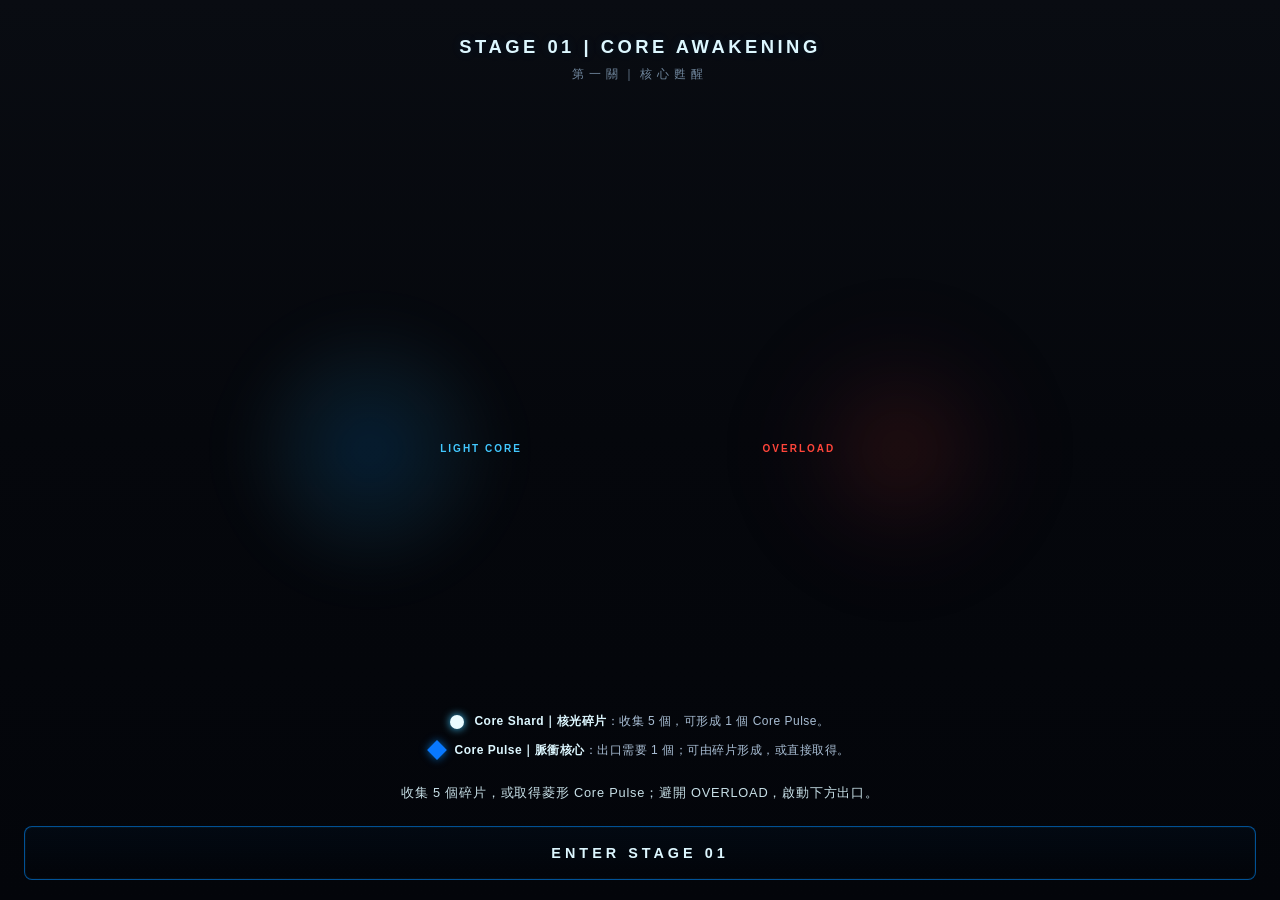
==== commit d8425fa3: "Add Stage 01 CoreZax animation test" ====
--- a/index.html
+++ b/index.html
@@ -1,13 +1,13 @@
-﻿<!DOCTYPE html>
+<!DOCTYPE html>
 <html lang="zh-TW">
 <head>
   <meta charset="UTF-8">
   <meta name="viewport" content="width=device-width, initial-scale=1.0, maximum-scale=1.0, user-scalable=no, viewport-fit=cover">
-  <title>COREO Dark Variant - v0.10.7</title>
+  <title>CoreZax - v0.10.9</title>
   <meta name="theme-color" content="#0A0A0C">
   <meta name="mobile-web-app-capable" content="yes">
   <meta name="apple-mobile-web-app-capable" content="yes">
-  <meta name="apple-mobile-web-app-title" content="COREO Dark">
+  <meta name="apple-mobile-web-app-title" content="CoreZax">
   <meta name="apple-mobile-web-app-status-bar-style" content="black-translucent">
   <link rel="manifest" href="manifest.json">
   <link rel="apple-touch-icon" href="icons/icon-180.png">
@@ -29,7 +29,7 @@
   </div>
 
   <!-- 版本標記，方便對照測試先後順序，不列入正式 HUD 視覺 -->
-  <div id="version-tag">COREO DARK v0.10.7</div>
+  <div id="version-tag">CoreZax v0.10.9</div>
 
   <!-- v0.6：最簡化選關畫面，只在已解鎖 Stage 02 且非救回狀態時顯示 -->
   <div id="stage-select-overlay">
@@ -57,11 +57,29 @@
       <!-- 中央：平行並排對峙 -->
       <div class="briefing-cinematic">
         <div class="cinematic-player">
-          <img src="assets/player.png" alt="COREO" />
+          <video
+            id="briefing-player-media"
+            src="assets/corezax_stage01_zax_core_test.mp4"
+            aria-label="CoreZax player core"
+            autoplay
+            muted
+            loop
+            playsinline
+            preload="metadata"
+          ></video>
           <div class="cinematic-name player-name">LIGHT CORE</div>
         </div>
         <div class="cinematic-ember">
-          <img id="briefing-enemy-img" src="assets/enemy_ember.png" alt="EMBER" />
+          <video
+            id="briefing-enemy-img"
+            src="assets/corezax_stage01_overload_villain.mp4"
+            aria-label="OVERLOAD"
+            autoplay
+            muted
+            loop
+            playsinline
+            preload="metadata"
+          ></video>
           <div id="briefing-enemy-name" class="cinematic-name ember-name">EMBER</div>
         </div>
       </div>
@@ -119,13 +137,14 @@
   <script src="js/render3d.js"></script>
   <script src="js/fx.js"></script>
   <script src="js/enemy.js"></script>
+  <script src="js/siphon-pressure.js"></script>
   <script src="js/main.js"></script>
 
   <script>
     if ('serviceWorker' in navigator) {
       window.addEventListener('load', () => {
         navigator.serviceWorker.register('./service-worker.js').catch((error) => {
-          console.warn('COREO service worker registration failed:', error);
+          console.warn('CoreZax service worker registration failed:', error);
         });
       });
     }
--- a/css/tokens.css
+++ b/css/tokens.css
@@ -653,41 +653,25 @@
   z-index: 8;
   transform: translateZ(25px);
   box-sizing: border-box;
-  border: 2px solid var(--coreo-s3-shell);
-  border-bottom: 0;
-  border-radius: 12px 12px 0 0;
-  background:
-    linear-gradient(180deg, rgba(4, 2, 10, .98) 0%, rgba(12, 7, 24, .92) 48%, rgba(24, 15, 44, .28) 84%, transparent 100%);
-  box-shadow:
-    0 0 0 1px rgba(242, 235, 255, .58),
-    0 0 16px rgba(141, 99, 210, .72),
-    inset 0 0 20px rgba(141, 99, 210, .22);
+  border: 0;
+  background: transparent;
+  box-shadow: inset 12px 0 18px -16px rgba(183, 155, 234, .8),
+              inset -12px 0 18px -16px rgba(183, 155, 234, .8);
 }
 .stage03-entrance-gate::before,
 .stage03-entrance-gate::after {
   content: '';
   position: absolute;
-  pointer-events: none;
-}
-.stage03-entrance-gate::before {
-  left: 7px;
-  right: 7px;
-  top: 8px;
+  top: 0;
   bottom: 0;
-  border: 2px solid var(--coreo-s3-shell-hot);
-  border-bottom: 0;
-  border-radius: 8px 8px 0 0;
-  box-shadow: 0 0 10px rgba(183, 155, 234, .72);
-}
-.stage03-entrance-gate::after {
-  left: 5px;
-  right: 5px;
-  bottom: -2px;
-  height: 4px;
-  border-radius: 4px;
-  background: linear-gradient(90deg, transparent, var(--coreo-s3-shell-hot) 18% 82%, transparent);
-  box-shadow: 0 0 12px rgba(141, 99, 210, .88);
-}
+  width: 3px;
+  pointer-events: none;
+  border-radius: 3px;
+  background: linear-gradient(180deg, var(--coreo-s3-shell-hot), var(--coreo-s3-shell) 58%, transparent);
+  box-shadow: 0 0 10px rgba(183, 155, 234, .78), 0 0 18px rgba(141, 99, 210, .48);
+}
+.stage03-entrance-gate::before { left: 2px; }
+.stage03-entrance-gate::after { right: 2px; }
 .stage-03 .cell.start {
   border-radius: 7px;
   background: linear-gradient(180deg, rgba(141, 99, 210, .16), rgba(38, 34, 49, .72));
@@ -750,6 +734,27 @@
   transform: translate(-50%, 0);
 }
 
+.stage-01 .cell.exit .exit-video-sprite {
+  position: absolute;
+  left: 50%;
+  top: 50%;
+  width: 82px;
+  height: 82px;
+  transform: translate(-50%, -50%);
+  object-fit: contain;
+  border-radius: 18px;
+  pointer-events: none;
+  z-index: 2;
+  mix-blend-mode: screen;
+  filter: drop-shadow(0 0 14px rgba(0, 207, 255, .82)) drop-shadow(0 0 34px rgba(8, 120, 255, .56));
+  animation: corezax-exit-seed-hover 2.4s ease-in-out infinite;
+}
+
+@keyframes corezax-exit-seed-hover {
+  0%, 100% { transform: translate(-50%, -50%) scale(.92); opacity: .86; }
+  50% { transform: translate(-50%, -56%) scale(1.08); opacity: 1; }
+}
+
 /* v0.8.2：GPT 明確裁決 Stage02 不得是黃光關，出口光環是「永久旋轉、不是瞬間效果」，
    之前每一輪任務包範圍都太窄沒人碰過這裡，才會一直看到白金色。Stage01 出口維持不動，
    Stage02 出口改用線性通電光效同一套冷白/冰青色系，兩關视觉語言各自獨立不互相影響。 */
@@ -804,10 +809,15 @@
 .actor {
   position: absolute;
   transform-style: preserve-3d;
-  /* Z 軸數值固定為 12px 貼地感，JS 絕對不可再覆寫此屬性 */
-  transform: translate(-50%, -50%) translateZ(10px);
+  /* 角色必須高於最高 18px 牆面；iOS Safari 會依實際 3D 深度而非 z-index
+     排序，舊 10px 會讓主角與反派在橫牆交界被遮掉。 */
+  transform: translate(-50%, -50%) translateZ(22px);
+  -webkit-transform: translate(-50%, -50%) translateZ(22px);
   transition: top 0.07s linear, left 0.07s linear;
   z-index: 100;
+  will-change: transform;
+  backface-visibility: hidden;
+  -webkit-backface-visibility: hidden;
 }
 
 /* v0.10.5.1：正式座標已由 requestAnimationFrame 逐幀更新；不要再用 CSS transition
@@ -875,6 +885,25 @@
 #enemy .actor-sprite {
   background-image: url('../assets/enemy_ember.png');
   filter: drop-shadow(0 0 18px rgba(255, 69, 58, 0.95)) drop-shadow(0 0 42px rgba(255, 69, 58, 0.65));
+}
+
+.actor-video-sprite {
+  position: absolute;
+  inset: -10px;
+  width: calc(100% + 20px);
+  height: calc(100% + 20px);
+  object-fit: contain;
+  border-radius: 18px;
+  pointer-events: none;
+  mix-blend-mode: screen;
+}
+
+#player .actor-video-sprite {
+  filter: drop-shadow(0 0 16px rgba(0, 229, 255, .9)) drop-shadow(0 0 34px rgba(0, 229, 255, .48));
+}
+
+#enemy .actor-video-sprite {
+  filter: drop-shadow(0 0 20px rgba(255, 69, 58, .95)) drop-shadow(0 0 44px rgba(255, 69, 58, .7));
 }
 
 /* --- 能量分級系統 (LIGHT CORE) --- */
@@ -961,6 +990,30 @@
 .actor-sprite.player-collect-basic {
   animation: player-joy-4 0.75s cubic-bezier(0.175, 0.885, 0.32, 1.275);
 }
+
+.stage-01 #player .actor-sprite.player-collect-basic {
+  animation: corezax-stage01-test-grow-3x 1.15s cubic-bezier(0.16, 1, 0.3, 1);
+  z-index: 4000;
+}
+
+@keyframes corezax-stage01-test-grow-3x {
+  0% {
+    transform: scale(1) rotate(0deg);
+    filter: brightness(1) drop-shadow(0 0 14px rgba(0, 229, 255, .8));
+  }
+  18% {
+    transform: scale(3) rotate(-4deg);
+    filter: brightness(1.6) drop-shadow(0 0 28px rgba(0, 229, 255, 1)) drop-shadow(0 0 62px rgba(95, 225, 255, .78));
+  }
+  58% {
+    transform: scale(2.55) rotate(5deg);
+    filter: brightness(1.42) drop-shadow(0 0 24px rgba(0, 229, 255, .94)) drop-shadow(0 0 52px rgba(95, 225, 255, .64));
+  }
+  100% {
+    transform: scale(1) rotate(0deg);
+    filter: brightness(1.18) drop-shadow(0 0 16px rgba(0, 229, 255, .85));
+  }
+}
 @keyframes player-joy-4 {
   0%, 100% { transform: scale(1) rotate(0deg); }
   25% { transform: scale(1.35) rotate(-10deg); }
@@ -1391,19 +1444,23 @@
 }
 
 .cinematic-player { animation: breathe-player 4s ease-in-out infinite; }
-.cinematic-player img {
+.cinematic-player img,
+.cinematic-player video {
   width: 100%; height: auto;
   max-height: min(170px, 24vh);
   object-fit: contain;
   filter: drop-shadow(0 0 12px rgba(0, 140, 255, 0.48)) drop-shadow(0 0 22px rgba(66, 200, 255, 0.16));
+  border-radius: 18px;
 }
 
 .cinematic-ember { animation: breathe-ember 5s ease-in-out infinite; }
-.cinematic-ember img {
+.cinematic-ember img,
+.cinematic-ember video {
   width: 100%; height: auto;
   max-height: min(170px, 24vh);
   object-fit: contain;
   filter: drop-shadow(0 0 14px rgba(255, 69, 58, 0.62)) drop-shadow(0 0 24px rgba(122, 16, 36, 0.2));
+  border-radius: 18px;
 }
 
 .cinematic-name {
@@ -1909,3 +1966,50 @@
   box-shadow: inset 0 0 0 1px var(--coreo-s3-tip), inset 0 0 12px rgba(183, 155, 234, .78);
   animation-name: circuit-wave-s2-4;
 }
+
+/* =========================================
+   Stage 03 — 記憶回饋與偽裝門
+   不再使用固定於螢幕的黑色圓形遮罩；它會讓下半部失去亮度，
+   且不會跟隨角色，真機上讀起來像整片畫面故障。
+========================================= */
+
+.stage-03 .cell.path.rejected-path::after {
+  content: '';
+  position: absolute;
+  inset: 0;
+  background: rgba(141, 99, 210, 0.2);
+  box-shadow: inset 0 0 10px rgba(141, 99, 210, 0.4);
+  border-radius: 2px;
+  pointer-events: none;
+  z-index: 5;
+}
+
+.stage-03 .cell.path.resolved-path::after {
+  content: '';
+  position: absolute;
+  inset: 0;
+  background: rgba(100, 210, 255, 0.1);
+  box-shadow: inset 0 0 8px rgba(100, 210, 255, 0.3);
+  border-radius: 2px;
+  pointer-events: none;
+  z-index: 5;
+}
+
+.stage-03 .cell.exit.dormant,
+.stage-03 .cell.pocket[data-grid-y="47"].dormant {
+  background: radial-gradient(circle, rgba(141, 99, 210, 0.1), transparent);
+  box-shadow: inset 0 0 10px rgba(141, 99, 210, 0.2);
+  border-radius: 5px;
+}
+
+.stage-03 .cell.exit.dormant::before,
+.stage-03 .cell.exit.dormant::after,
+.stage-03 .cell.pocket[data-grid-y="47"].dormant::before,
+.stage-03 .cell.pocket[data-grid-y="47"].dormant::after {
+  display: none !important;
+}
+
+.stage-03 .cell.pocket[data-grid-y="47"].revealed-fake {
+  background: rgba(10, 5, 15, 0.6);
+  box-shadow: none;
+}
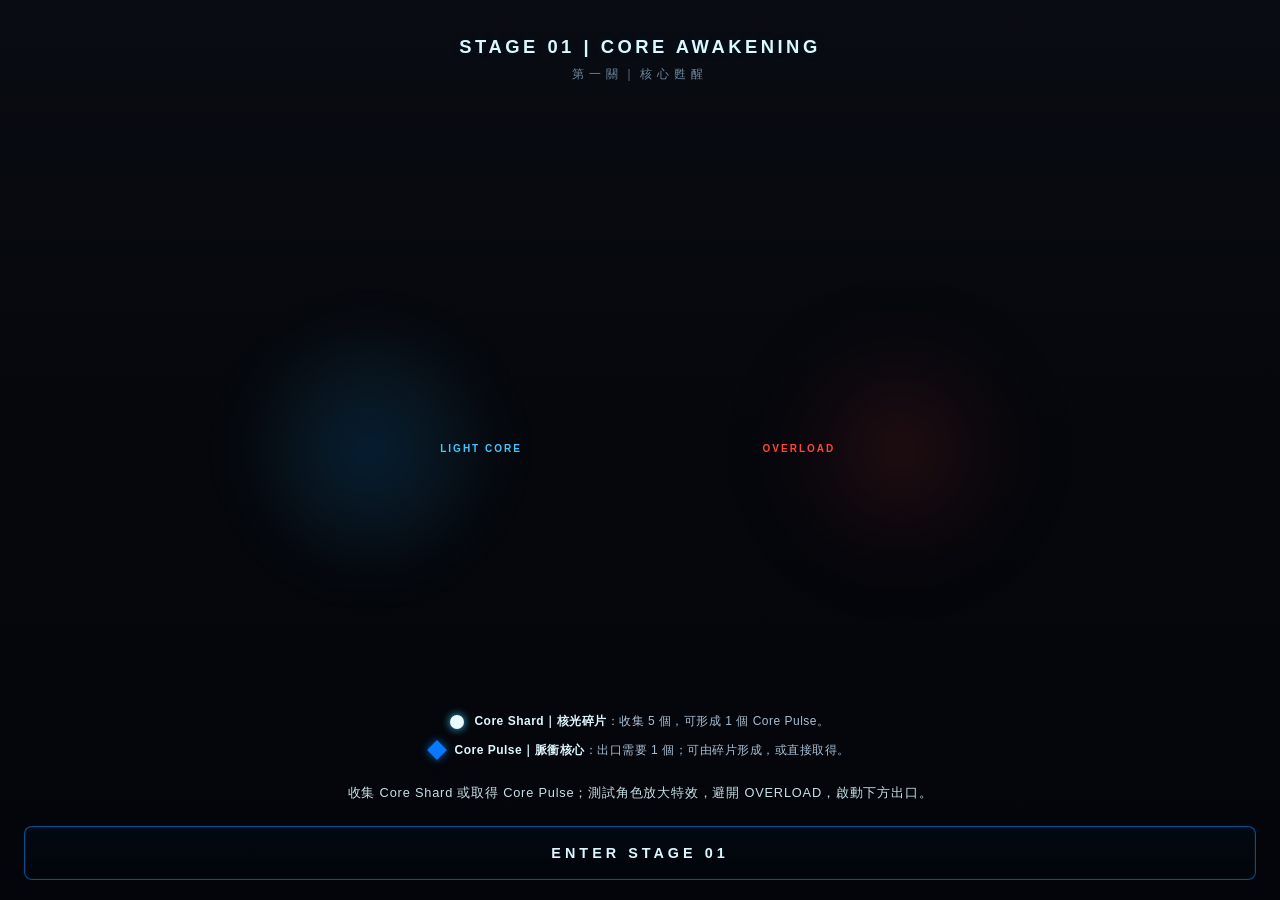
==== commit 992caeee: "Replace Stage 01 animation assets with background-removed videos" ====
--- a/index.html
+++ b/index.html
@@ -80,7 +80,7 @@
             playsinline
             preload="metadata"
           ></video>
-          <div id="briefing-enemy-name" class="cinematic-name ember-name">EMBER</div>
+          <div id="briefing-enemy-name" class="cinematic-name ember-name">OVERLOAD</div>
         </div>
       </div>
 
@@ -96,7 +96,7 @@
             <p><strong>Core Pulse｜脈衝核心</strong>：<span id="briefing-pulse-rule">出口需要 1 個 Core Pulse。</span></p>
           </div>
           <div class="info-mission">
-            <p id="briefing-mission">收集核光碎片，形成 Core Pulse，避開 EMBER，抵達出口。</p>
+            <p id="briefing-mission">收集 Core Shard 或取得 Core Pulse；測試角色放大特效，避開 OVERLOAD，啟動下方出口。</p>
           </div>
         </div>
 
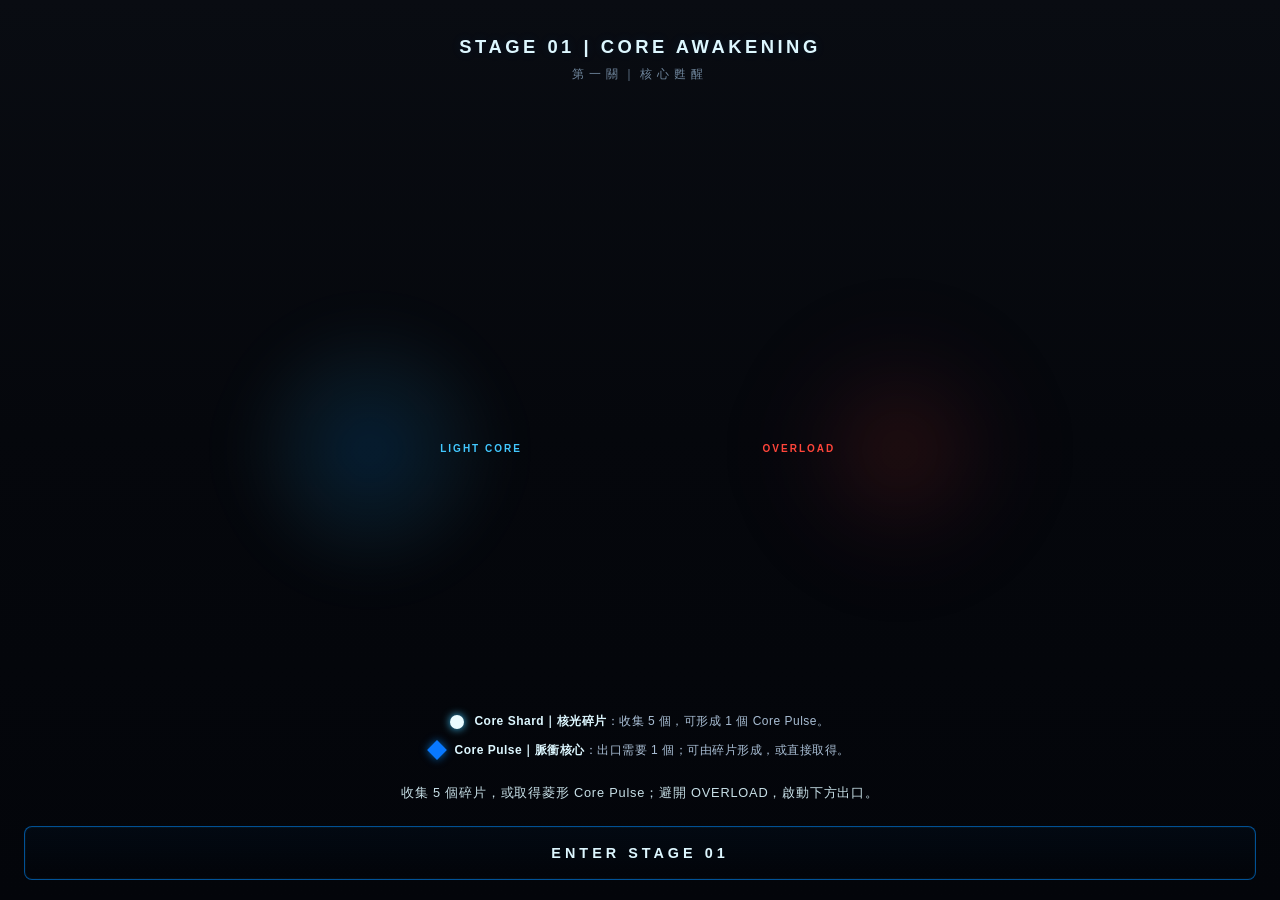
==== commit 0c4b7ab3: "Revert "Replace Stage 01 animation assets with background-removed videos" This reverts commit 992cae" ====
--- a/index.html
+++ b/index.html
@@ -80,7 +80,7 @@
             playsinline
             preload="metadata"
           ></video>
-          <div id="briefing-enemy-name" class="cinematic-name ember-name">OVERLOAD</div>
+          <div id="briefing-enemy-name" class="cinematic-name ember-name">EMBER</div>
         </div>
       </div>
 
@@ -96,7 +96,7 @@
             <p><strong>Core Pulse｜脈衝核心</strong>：<span id="briefing-pulse-rule">出口需要 1 個 Core Pulse。</span></p>
           </div>
           <div class="info-mission">
-            <p id="briefing-mission">收集 Core Shard 或取得 Core Pulse；測試角色放大特效，避開 OVERLOAD，啟動下方出口。</p>
+            <p id="briefing-mission">收集核光碎片，形成 Core Pulse，避開 EMBER，抵達出口。</p>
           </div>
         </div>
 
--- a/css/tokens.css
+++ b/css/tokens.css
@@ -745,8 +745,8 @@
   border-radius: 18px;
   pointer-events: none;
   z-index: 2;
-  mix-blend-mode: screen;
-  filter: drop-shadow(0 0 14px rgba(0, 207, 255, .82)) drop-shadow(0 0 34px rgba(8, 120, 255, .56));
+  mix-blend-mode: darken;
+  filter: contrast(1.12) saturate(1.18) drop-shadow(0 0 14px rgba(0, 207, 255, .82)) drop-shadow(0 0 34px rgba(8, 120, 255, .56));
   animation: corezax-exit-seed-hover 2.4s ease-in-out infinite;
 }
 
@@ -887,6 +887,11 @@
   filter: drop-shadow(0 0 18px rgba(255, 69, 58, 0.95)) drop-shadow(0 0 42px rgba(255, 69, 58, 0.65));
 }
 
+.stage-01 #player .actor-sprite.has-video-sprite,
+.stage-01 #enemy .actor-sprite.has-video-sprite {
+  background-image: none;
+}
+
 .actor-video-sprite {
   position: absolute;
   inset: -10px;
@@ -898,12 +903,27 @@
   mix-blend-mode: screen;
 }
 
+.stage-01 .actor-video-sprite {
+  mix-blend-mode: darken;
+  filter: contrast(1.12) saturate(1.18);
+}
+
 #player .actor-video-sprite {
   filter: drop-shadow(0 0 16px rgba(0, 229, 255, .9)) drop-shadow(0 0 34px rgba(0, 229, 255, .48));
 }
 
 #enemy .actor-video-sprite {
   filter: drop-shadow(0 0 20px rgba(255, 69, 58, .95)) drop-shadow(0 0 44px rgba(255, 69, 58, .7));
+}
+
+.stage-01 #player .actor-video-sprite {
+  mix-blend-mode: darken;
+  filter: contrast(1.12) saturate(1.18) drop-shadow(0 0 16px rgba(0, 229, 255, .9)) drop-shadow(0 0 34px rgba(0, 229, 255, .48));
+}
+
+.stage-01 #enemy .actor-video-sprite {
+  mix-blend-mode: darken;
+  filter: contrast(1.12) saturate(1.18) drop-shadow(0 0 20px rgba(255, 69, 58, .95)) drop-shadow(0 0 44px rgba(255, 69, 58, .7));
 }
 
 /* --- 能量分級系統 (LIGHT CORE) --- */
@@ -1453,6 +1473,10 @@
   border-radius: 18px;
 }
 
+#stage-briefing:not(.stage-02):not(.stage-03) .cinematic-player video {
+  mix-blend-mode: darken;
+}
+
 .cinematic-ember { animation: breathe-ember 5s ease-in-out infinite; }
 .cinematic-ember img,
 .cinematic-ember video {
@@ -1461,6 +1485,10 @@
   object-fit: contain;
   filter: drop-shadow(0 0 14px rgba(255, 69, 58, 0.62)) drop-shadow(0 0 24px rgba(122, 16, 36, 0.2));
   border-radius: 18px;
+}
+
+#stage-briefing:not(.stage-02):not(.stage-03) .cinematic-ember video {
+  mix-blend-mode: darken;
 }
 
 .cinematic-name {
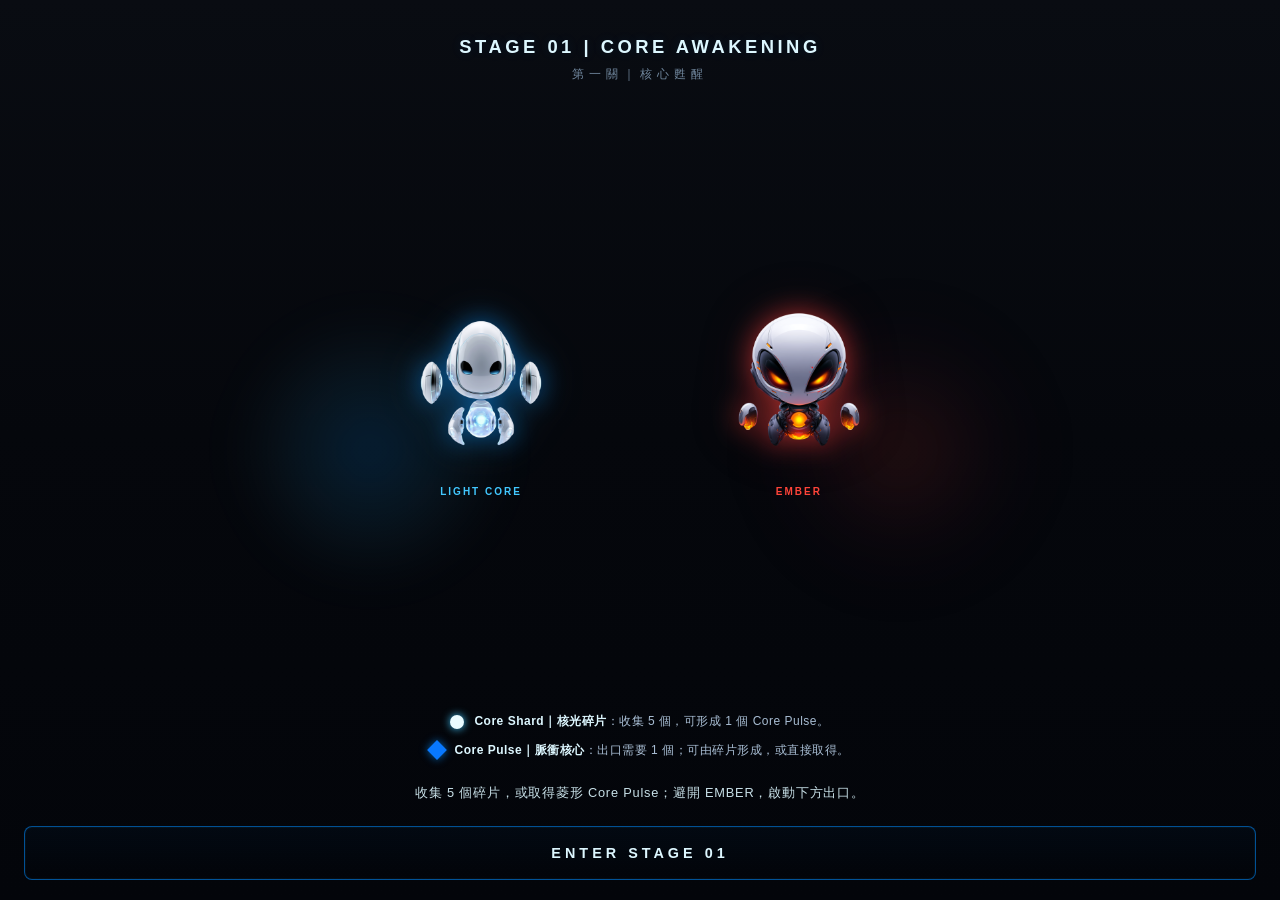
==== commit c8ac68af: "Revert "Add Stage 01 CoreZax animation test" This reverts commit d8425fa38d9e79ef458e43a96bc8c12ce3c" ====
--- a/index.html
+++ b/index.html
@@ -57,29 +57,11 @@
       <!-- 中央：平行並排對峙 -->
       <div class="briefing-cinematic">
         <div class="cinematic-player">
-          <video
-            id="briefing-player-media"
-            src="assets/corezax_stage01_zax_core_test.mp4"
-            aria-label="CoreZax player core"
-            autoplay
-            muted
-            loop
-            playsinline
-            preload="metadata"
-          ></video>
+          <img src="assets/player.png" alt="CoreZax player core" />
           <div class="cinematic-name player-name">LIGHT CORE</div>
         </div>
         <div class="cinematic-ember">
-          <video
-            id="briefing-enemy-img"
-            src="assets/corezax_stage01_overload_villain.mp4"
-            aria-label="OVERLOAD"
-            autoplay
-            muted
-            loop
-            playsinline
-            preload="metadata"
-          ></video>
+          <img id="briefing-enemy-img" src="assets/enemy_ember.png" alt="EMBER" />
           <div id="briefing-enemy-name" class="cinematic-name ember-name">EMBER</div>
         </div>
       </div>
--- a/css/tokens.css
+++ b/css/tokens.css
@@ -734,27 +734,6 @@
   transform: translate(-50%, 0);
 }
 
-.stage-01 .cell.exit .exit-video-sprite {
-  position: absolute;
-  left: 50%;
-  top: 50%;
-  width: 82px;
-  height: 82px;
-  transform: translate(-50%, -50%);
-  object-fit: contain;
-  border-radius: 18px;
-  pointer-events: none;
-  z-index: 2;
-  mix-blend-mode: darken;
-  filter: contrast(1.12) saturate(1.18) drop-shadow(0 0 14px rgba(0, 207, 255, .82)) drop-shadow(0 0 34px rgba(8, 120, 255, .56));
-  animation: corezax-exit-seed-hover 2.4s ease-in-out infinite;
-}
-
-@keyframes corezax-exit-seed-hover {
-  0%, 100% { transform: translate(-50%, -50%) scale(.92); opacity: .86; }
-  50% { transform: translate(-50%, -56%) scale(1.08); opacity: 1; }
-}
-
 /* v0.8.2：GPT 明確裁決 Stage02 不得是黃光關，出口光環是「永久旋轉、不是瞬間效果」，
    之前每一輪任務包範圍都太窄沒人碰過這裡，才會一直看到白金色。Stage01 出口維持不動，
    Stage02 出口改用線性通電光效同一套冷白/冰青色系，兩關视觉語言各自獨立不互相影響。 */
@@ -885,45 +864,6 @@
 #enemy .actor-sprite {
   background-image: url('../assets/enemy_ember.png');
   filter: drop-shadow(0 0 18px rgba(255, 69, 58, 0.95)) drop-shadow(0 0 42px rgba(255, 69, 58, 0.65));
-}
-
-.stage-01 #player .actor-sprite.has-video-sprite,
-.stage-01 #enemy .actor-sprite.has-video-sprite {
-  background-image: none;
-}
-
-.actor-video-sprite {
-  position: absolute;
-  inset: -10px;
-  width: calc(100% + 20px);
-  height: calc(100% + 20px);
-  object-fit: contain;
-  border-radius: 18px;
-  pointer-events: none;
-  mix-blend-mode: screen;
-}
-
-.stage-01 .actor-video-sprite {
-  mix-blend-mode: darken;
-  filter: contrast(1.12) saturate(1.18);
-}
-
-#player .actor-video-sprite {
-  filter: drop-shadow(0 0 16px rgba(0, 229, 255, .9)) drop-shadow(0 0 34px rgba(0, 229, 255, .48));
-}
-
-#enemy .actor-video-sprite {
-  filter: drop-shadow(0 0 20px rgba(255, 69, 58, .95)) drop-shadow(0 0 44px rgba(255, 69, 58, .7));
-}
-
-.stage-01 #player .actor-video-sprite {
-  mix-blend-mode: darken;
-  filter: contrast(1.12) saturate(1.18) drop-shadow(0 0 16px rgba(0, 229, 255, .9)) drop-shadow(0 0 34px rgba(0, 229, 255, .48));
-}
-
-.stage-01 #enemy .actor-video-sprite {
-  mix-blend-mode: darken;
-  filter: contrast(1.12) saturate(1.18) drop-shadow(0 0 20px rgba(255, 69, 58, .95)) drop-shadow(0 0 44px rgba(255, 69, 58, .7));
 }
 
 /* --- 能量分級系統 (LIGHT CORE) --- */
@@ -1010,30 +950,6 @@
 .actor-sprite.player-collect-basic {
   animation: player-joy-4 0.75s cubic-bezier(0.175, 0.885, 0.32, 1.275);
 }
-
-.stage-01 #player .actor-sprite.player-collect-basic {
-  animation: corezax-stage01-test-grow-3x 1.15s cubic-bezier(0.16, 1, 0.3, 1);
-  z-index: 4000;
-}
-
-@keyframes corezax-stage01-test-grow-3x {
-  0% {
-    transform: scale(1) rotate(0deg);
-    filter: brightness(1) drop-shadow(0 0 14px rgba(0, 229, 255, .8));
-  }
-  18% {
-    transform: scale(3) rotate(-4deg);
-    filter: brightness(1.6) drop-shadow(0 0 28px rgba(0, 229, 255, 1)) drop-shadow(0 0 62px rgba(95, 225, 255, .78));
-  }
-  58% {
-    transform: scale(2.55) rotate(5deg);
-    filter: brightness(1.42) drop-shadow(0 0 24px rgba(0, 229, 255, .94)) drop-shadow(0 0 52px rgba(95, 225, 255, .64));
-  }
-  100% {
-    transform: scale(1) rotate(0deg);
-    filter: brightness(1.18) drop-shadow(0 0 16px rgba(0, 229, 255, .85));
-  }
-}
 @keyframes player-joy-4 {
   0%, 100% { transform: scale(1) rotate(0deg); }
   25% { transform: scale(1.35) rotate(-10deg); }
@@ -1464,31 +1380,19 @@
 }
 
 .cinematic-player { animation: breathe-player 4s ease-in-out infinite; }
-.cinematic-player img,
-.cinematic-player video {
+.cinematic-player img {
   width: 100%; height: auto;
   max-height: min(170px, 24vh);
   object-fit: contain;
   filter: drop-shadow(0 0 12px rgba(0, 140, 255, 0.48)) drop-shadow(0 0 22px rgba(66, 200, 255, 0.16));
-  border-radius: 18px;
-}
-
-#stage-briefing:not(.stage-02):not(.stage-03) .cinematic-player video {
-  mix-blend-mode: darken;
 }
 
 .cinematic-ember { animation: breathe-ember 5s ease-in-out infinite; }
-.cinematic-ember img,
-.cinematic-ember video {
+.cinematic-ember img {
   width: 100%; height: auto;
   max-height: min(170px, 24vh);
   object-fit: contain;
   filter: drop-shadow(0 0 14px rgba(255, 69, 58, 0.62)) drop-shadow(0 0 24px rgba(122, 16, 36, 0.2));
-  border-radius: 18px;
-}
-
-#stage-briefing:not(.stage-02):not(.stage-03) .cinematic-ember video {
-  mix-blend-mode: darken;
 }
 
 .cinematic-name {
